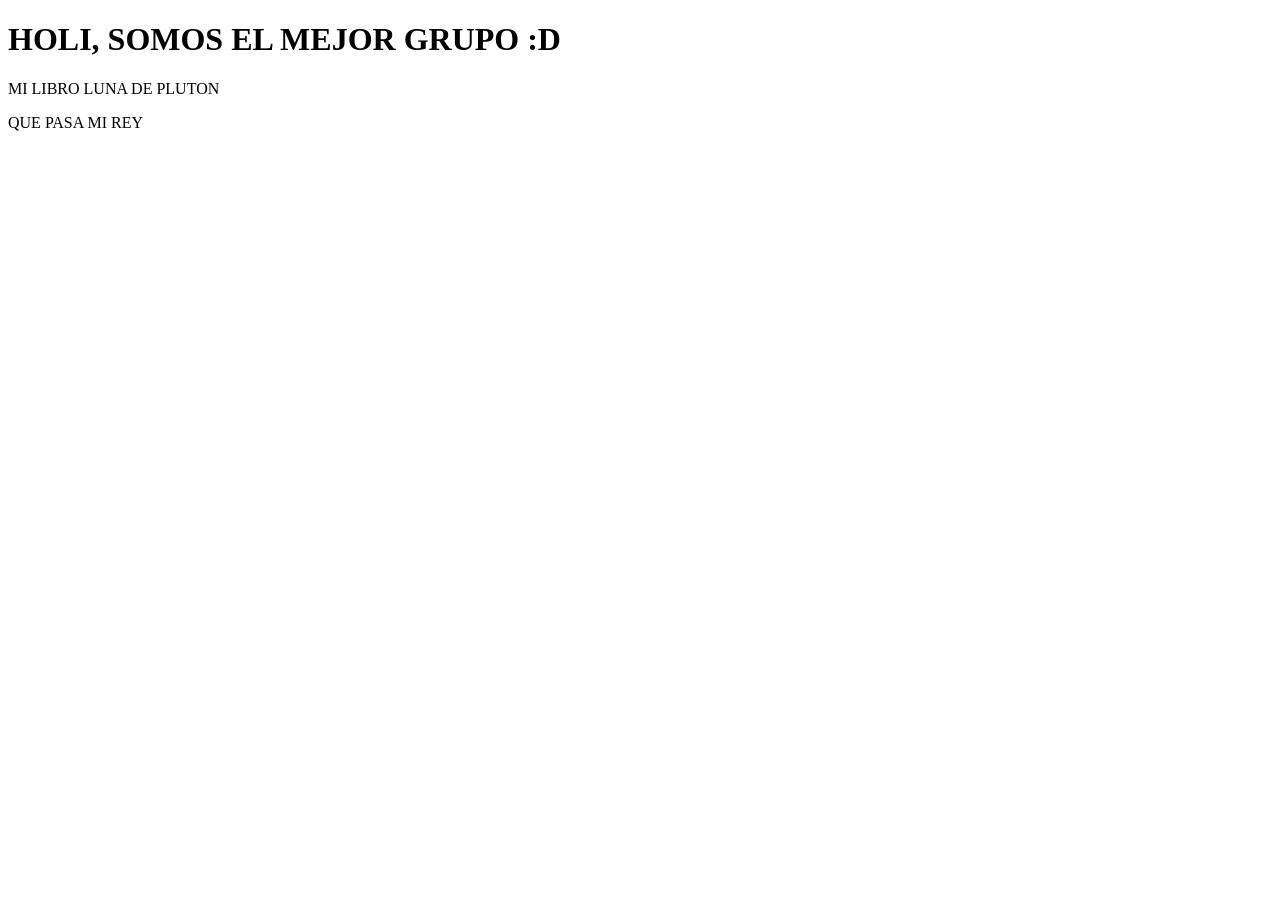
==== index.html @ 128f2d82 "segundito_commit" ====
<!DOCTYPE html>
<html lang="en">
<head>
    <meta charset="UTF-8">
    <meta name="viewport" content="width=z, initial-scale=1.0">
    <title>Document</title>
</head>
<body>
    <H1>HOLI, SOMOS EL MEJOR GRUPO :D</H1>
    <p>MI LIBRO LUNA DE PLUTON</p>
    <p>QUE PASA MI REY</p>
</body>
</html>
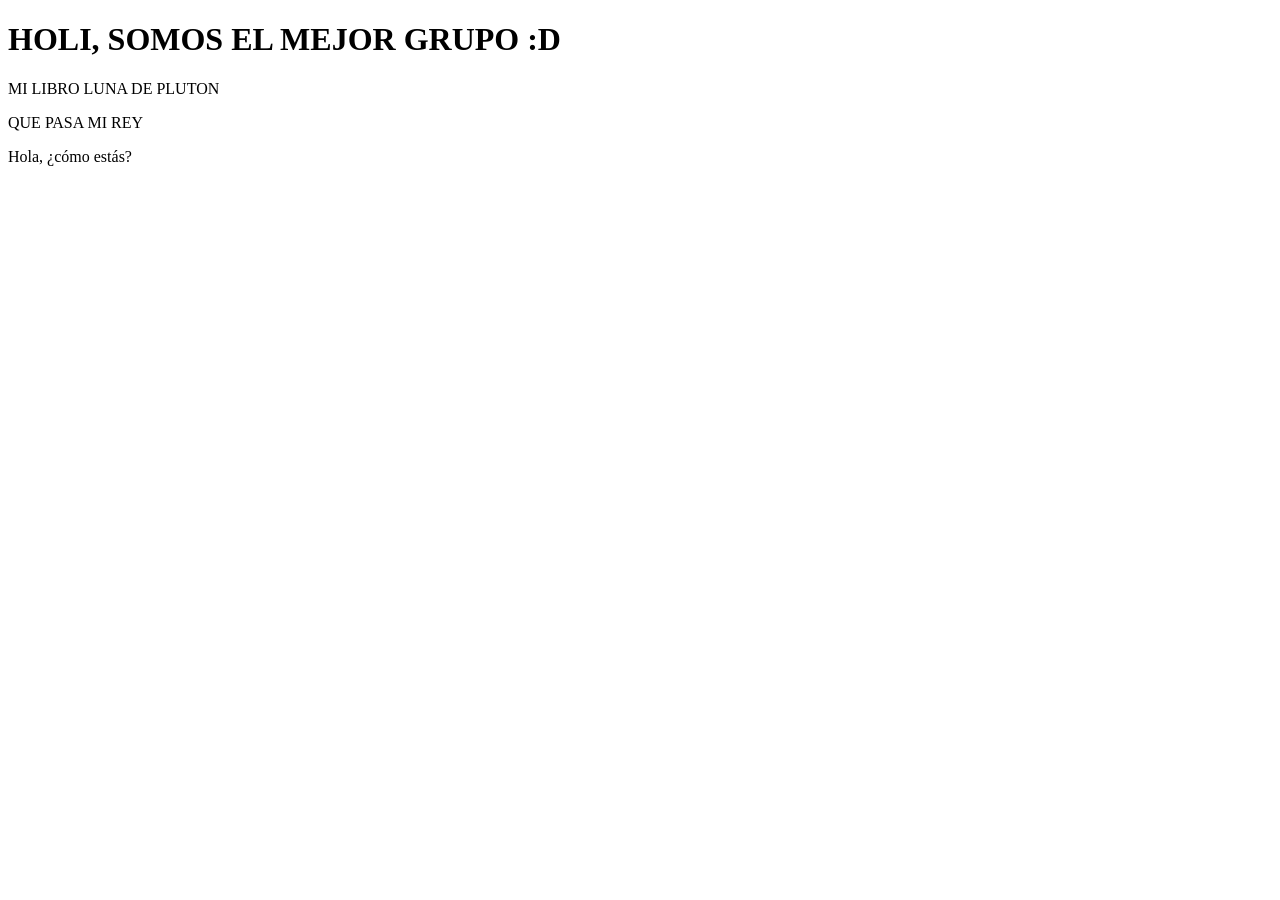
==== commit 84d1b61b: "feat(ui): nuevos cambios actualizados" ====
--- a/index.html
+++ b/index.html
@@ -9,5 +9,6 @@
     <H1>HOLI, SOMOS EL MEJOR GRUPO :D</H1>
     <p>MI LIBRO LUNA DE PLUTON</p>
     <p>QUE PASA MI REY</p>
+    <p>Hola, ¿cómo estás?</p>
 </body>
 </html>
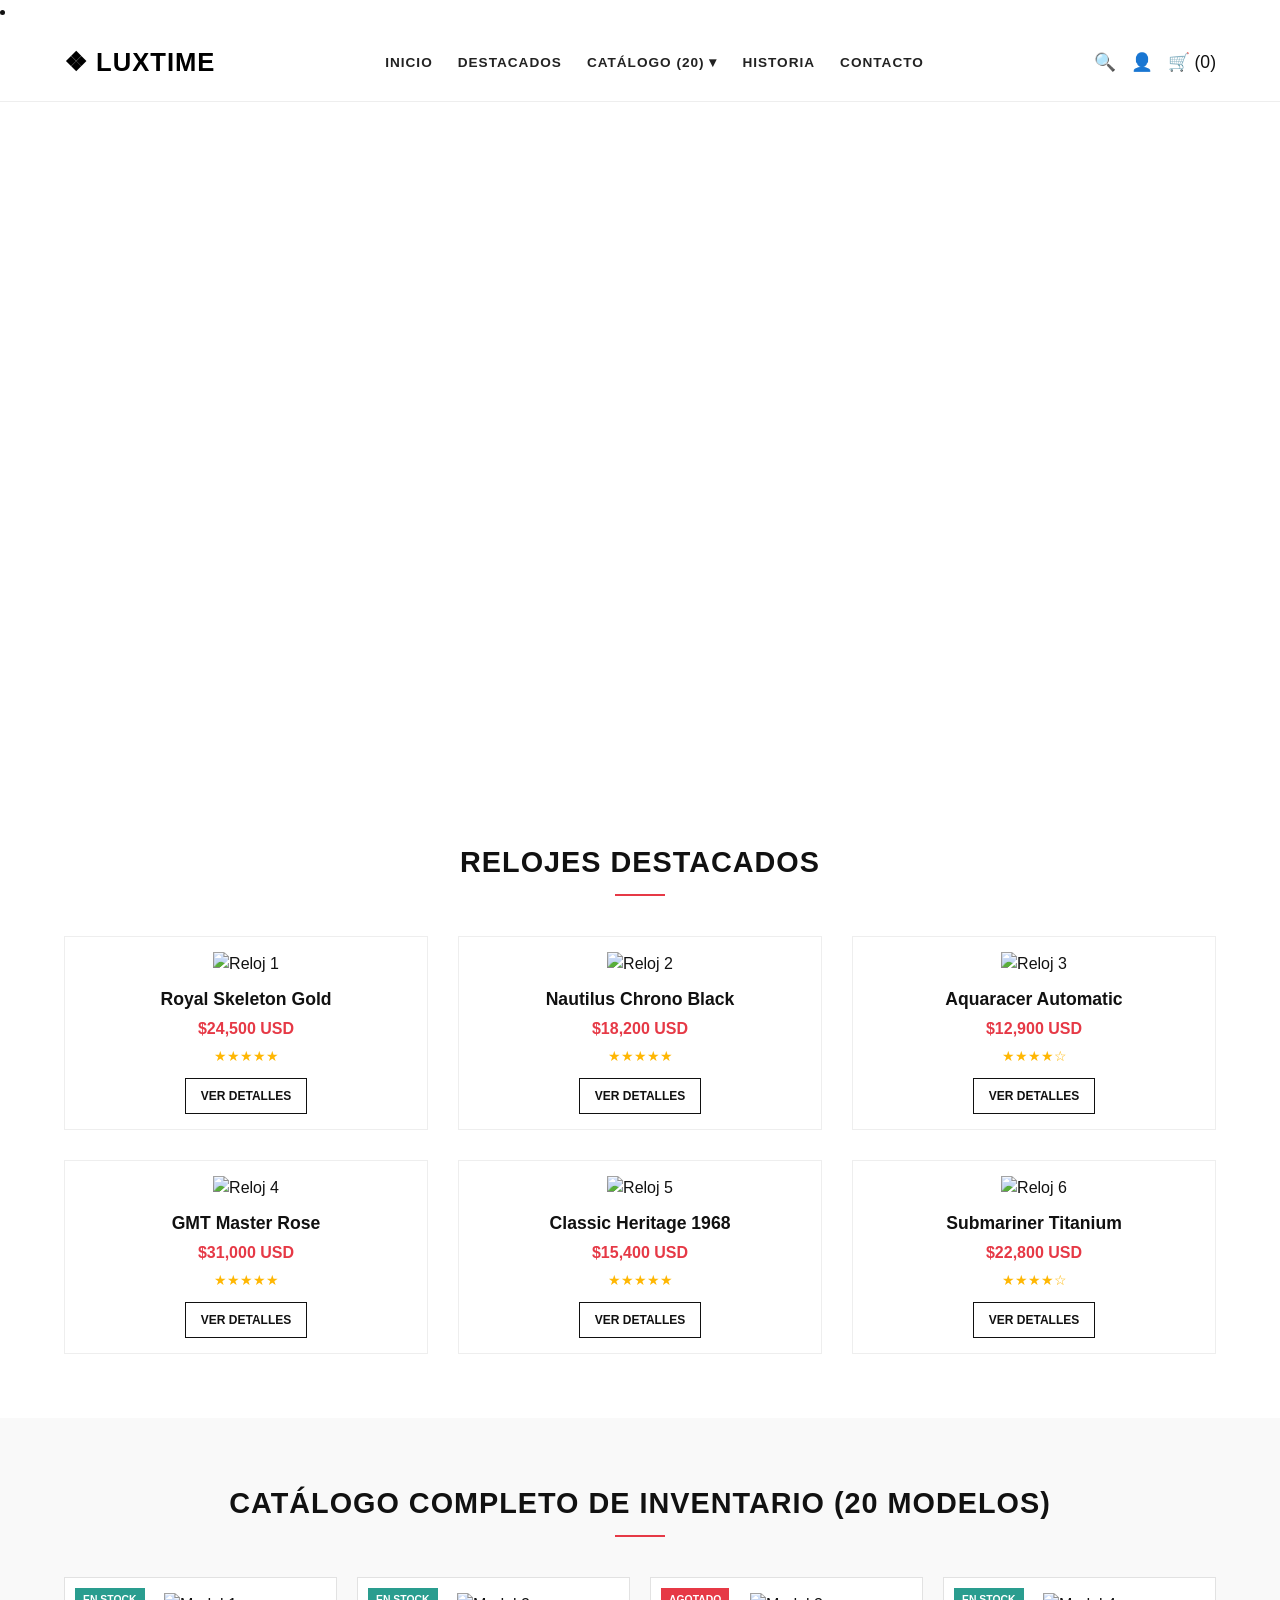
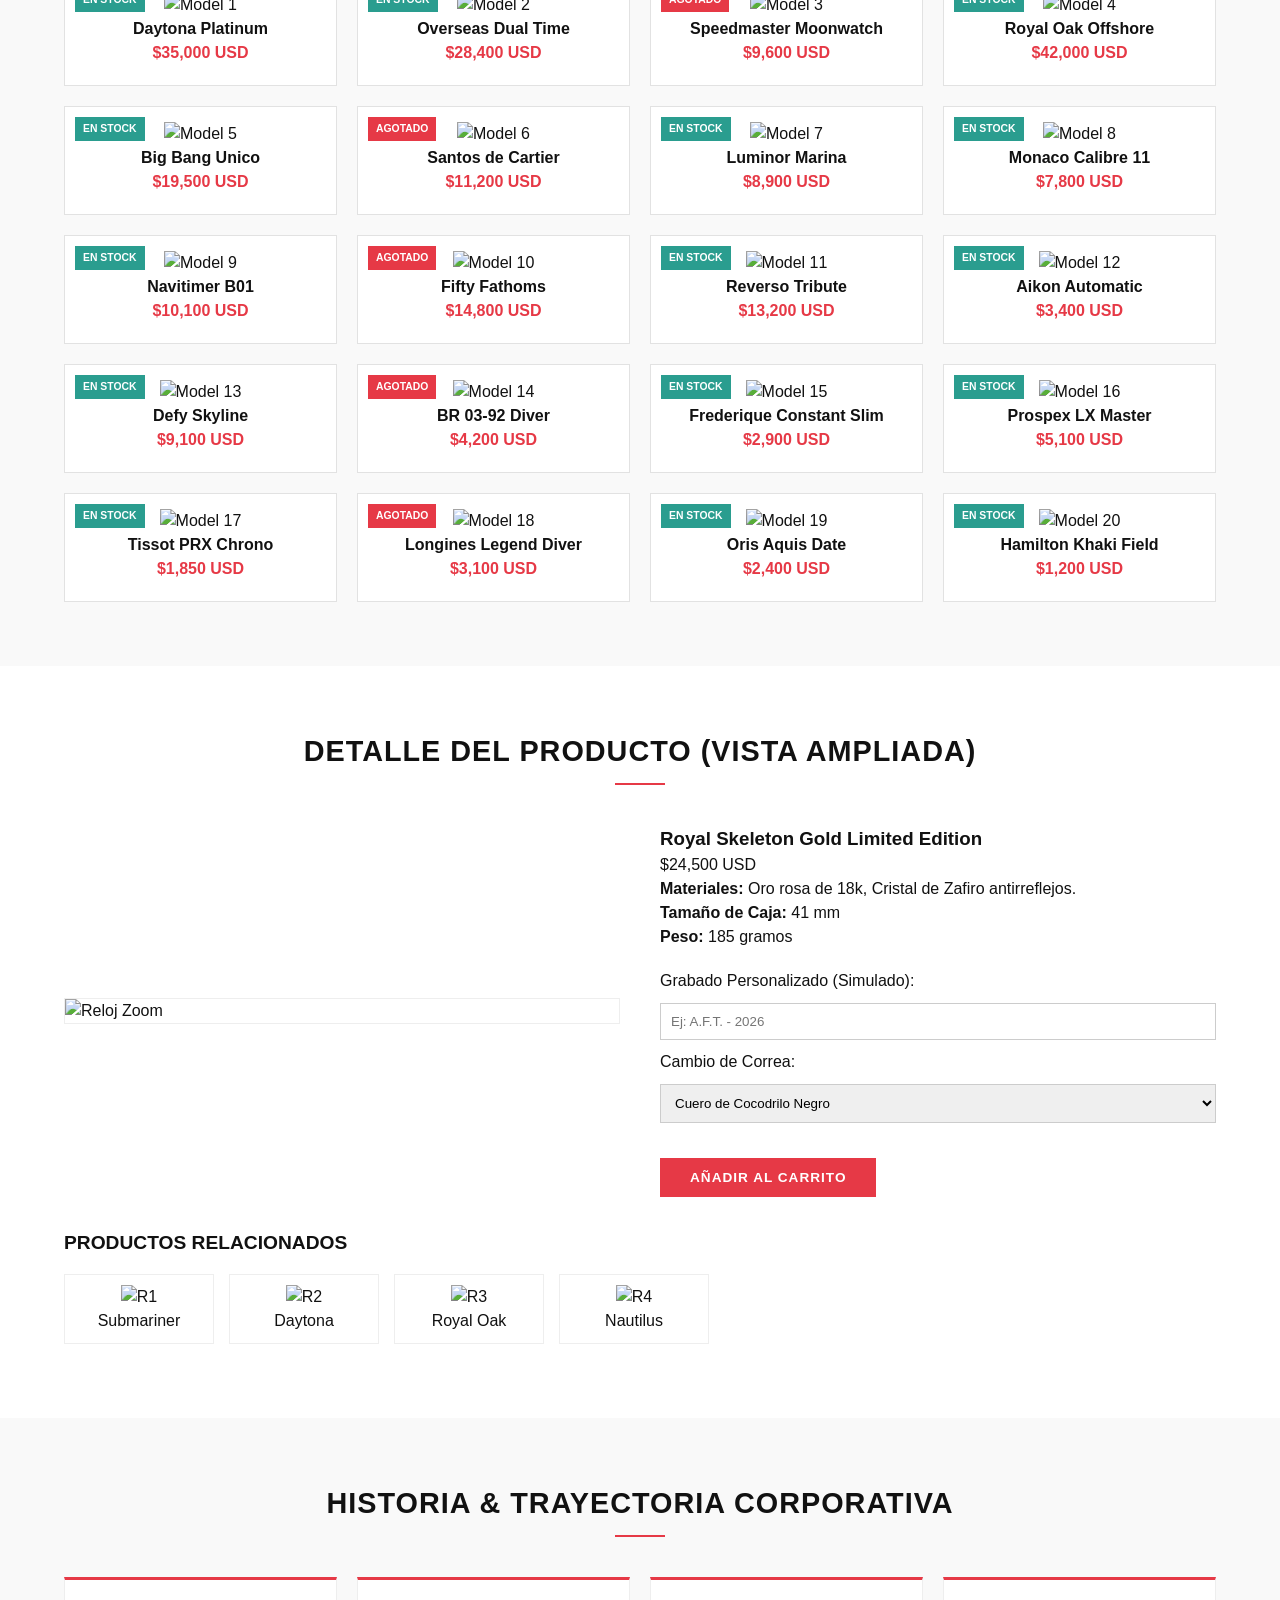
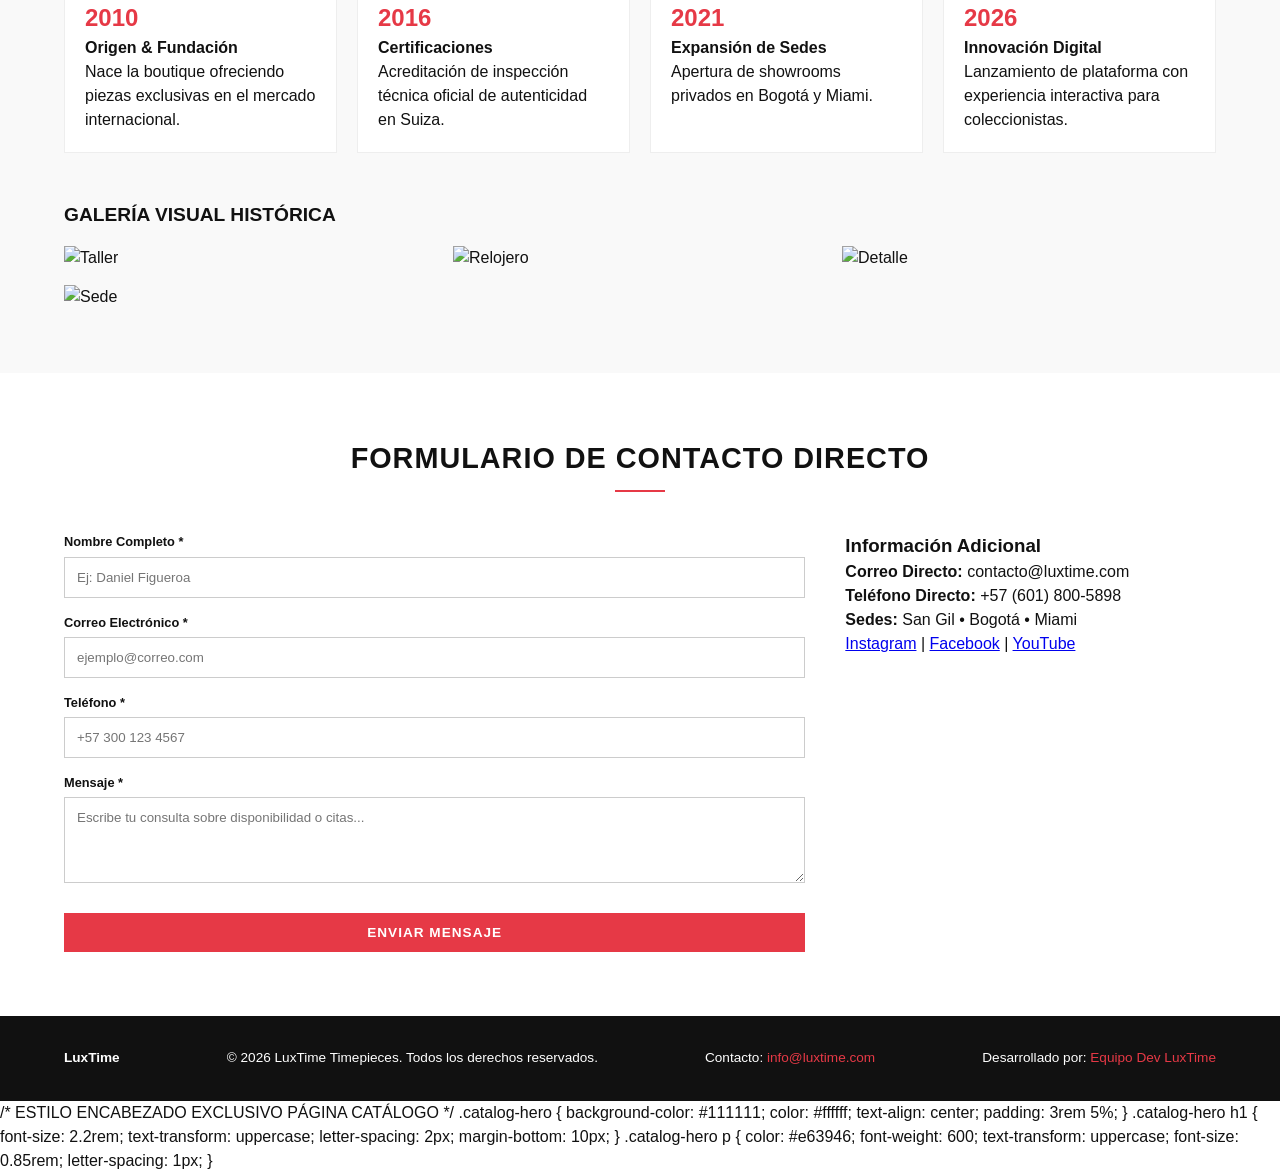
==== commit 8f3d5756: "feat: proyecto LUXTIME con navegación y catálogo completo" ====
--- a/index.html
+++ b/index.html
@@ -1,14 +1,431 @@
 <!DOCTYPE html>
-<html lang="en">
+<html lang="es">
 <head>
     <meta charset="UTF-8">
-    <meta name="viewport" content="width=z, initial-scale=1.0">
-    <title>Document</title>
+    <meta name="viewport" content="width=device-width, initial-scale=1.0">
+    <title>LuxTime | Luxury Watch & Jewelry Boutique</title>
+    <link rel="stylesheet" href="style.css">
+    <li><a href="catalogo.html"></a></li>
+    
 </head>
 <body>
-    <H1>HOLI, SOMOS EL MEJOR GRUPO :D</H1>
-    <p>MI LIBRO LUNA DE PLUTON</p>
-    <p>QUE PASA MI REY</p>
-    <p>Hola, ¿cómo estás?</p>
+
+    <!-- ENCABEZADO / NAVBAR NATIVO ESTILO CRM JEWELERS -->
+    <header class="navbar">
+        <div class="logo">
+            <span class="logo-icon">❖</span> LuxTime
+        </div>
+<nav>
+    <ul class="nav-links">
+        <li><a href="index.html">INICIO</a></li>
+        <li><a href="index.html#destacados">DESTACADOS</a></li>
+        
+        <!-- ELEMENTO CON DESPLEGABLE -->
+        <li class="dropdown">
+            <a href="catalogo.html" class="dropbtn">CATÁLOGO (20) ▾</a>
+            <div class="dropdown-content">
+                <a href="catalogo.html" class="btn-dropdown">VER COLECCIÓN</a>
+                <a href="catalogo.html">Ver Disponibles</a>
+                <a href="catalogo.html">Agotados</a>
+            </div>
+        </li>
+
+        <li><a href="index.html#historia">HISTORIA</a></li>
+        <li><a href="index.html#contacto">CONTACTO</a></li>
+    </ul>
+</nav>
+        </nav>
+        <div class="nav-icons">
+            <span>🔍</span>
+            <span>👤</span>
+            <span>🛒 (0)</span>
+        </div>
+    </header>
+
+    <!-- BANNER PRINCIPAL (CARRUSEL CSS CON ANIMACIÓN Y ESTILO CRM) -->
+    <section class="hero-slider">
+        <div class="slide slide-1">
+            <div class="hero-overlay">
+                <span class="sub-title">LuxTime Boutique</span>
+                <h1>Luxury Watch & Jewelry</h1>
+                <p>Curaduría exclusiva de piezas de alta gama inspiradas en los estándares globales de la horología.</p>
+                <a href="#catalogo" class="btn-primary">VER COLECCIÓN</a>
+            </div>
+        </div>
+        <div class="slide slide-2">
+            <div class="hero-overlay">
+                <span class="sub-title">Ediciones Limitadas</span>
+                <h1>Precision & Elegance</h1>
+                <p>Modelos codiciados e inaccesibles del mercado mundial al alcance de coleccionistas exigentes.</p>
+                <a href="#catalogo" class="btn-primary">EXPLORAR CATALOGO</a>
+            </div>
+        </div>
+        <div class="slide slide-3">
+            <div class="hero-overlay">
+                <span class="sub-title">Alta Horología</span>
+                <h1>Garantía & Autenticidad</h1>
+                <p>Todas nuestras piezas cuentan con certificado oficial e inspección técnica experta.</p>
+                <a href="#contacto" class="btn-primary">AGENDAR CITA</a>
+            </div>
+        </div>
+    </section>
+
+    <!-- SECCIÓN: 6 RELOJES DESTACADOS (Requerimiento Home) -->
+    <section id="destacados" class="container">
+        <h2 class="section-title">Relojes Destacados</h2>
+        <div class="grid-6">
+            <!-- 1 -->
+            <div class="card">
+                <div class="card-img"><img src="https://images.unsplash.com/photo-1523275335684-37898b6baf30?w=500" alt="Reloj 1"></div>
+                <h3>Royal Skeleton Gold</h3>
+                <p class="price">$24,500 USD</p>
+                <div class="rating">★★★★★</div>
+                <a href="#detalle-producto" class="btn-card">Ver detalles</a>
+            </div>
+            <!-- 2 -->
+            <div class="card">
+                <div class="card-img"><img src="https://images.unsplash.com/photo-1522335789203-aabd1fc54bc9?w=500" alt="Reloj 2"></div>
+                <h3>Nautilus Chrono Black</h3>
+                <p class="price">$18,200 USD</p>
+                <div class="rating">★★★★★</div>
+                <a href="#detalle-producto" class="btn-card">Ver detalles</a>
+            </div>
+            <!-- 3 -->
+            <div class="card">
+                <div class="card-img"><img src="https://images.unsplash.com/photo-1547996160-81dfa63595aa?w=500" alt="Reloj 3"></div>
+                <h3>Aquaracer Automatic</h3>
+                <p class="price">$12,900 USD</p>
+                <div class="rating">★★★★☆</div>
+                <a href="#detalle-producto" class="btn-card">Ver detalles</a>
+            </div>
+            <!-- 4 -->
+            <div class="card">
+                <div class="card-img"><img src="https://images.unsplash.com/photo-1539185441755-769473a23570?w=500" alt="Reloj 4"></div>
+                <h3>GMT Master Rose</h3>
+                <p class="price">$31,000 USD</p>
+                <div class="rating">★★★★★</div>
+                <a href="#detalle-producto" class="btn-card">Ver detalles</a>
+            </div>
+            <!-- 5 -->
+            <div class="card">
+                <div class="card-img"><img src="https://images.unsplash.com/photo-1524805444758-089113d48a6d?w=500" alt="Reloj 5"></div>
+                <h3>Classic Heritage 1968</h3>
+                <p class="price">$15,400 USD</p>
+                <div class="rating">★★★★★</div>
+                <a href="#detalle-producto" class="btn-card">Ver detalles</a>
+            </div>
+            <!-- 6 -->
+            <div class="card">
+                <div class="card-img"><img src="https://images.unsplash.com/photo-1614164185128-e4ec99c436d7?w=500" alt="Reloj 6"></div>
+                <h3>Submariner Titanium</h3>
+                <p class="price">$22,800 USD</p>
+                <div class="rating">★★★★☆</div>
+                <a href="#detalle-producto" class="btn-card">Ver detalles</a>
+            </div>
+        </div>
+    </section>
+
+    <!-- SECCIÓN: CATÁLOGO COMPLETO (20 RELOJES CON ETIQUETAS STOCK/AGOTADO) -->
+    <section id="catalogo" class="container bg-light">
+        <h2 class="section-title">Catálogo Completo de Inventario (20 Modelos)</h2>
+        <div class="grid-catalog">
+            <!-- 1 -->
+            <div class="catalog-card">
+                <span class="badge stock">En Stock</span>
+                <img src="https://images.unsplash.com/photo-1523275335684-37898b6baf30?w=400" alt="Model 1">
+                <h4>Daytona Platinum</h4>
+                <p class="price">$35,000 USD</p>
+            </div>
+            <!-- 2 -->
+            <div class="catalog-card">
+                <span class="badge stock">En Stock</span>
+                <img src="https://images.unsplash.com/photo-1522335789203-aabd1fc54bc9?w=400" alt="Model 2">
+                <h4>Overseas Dual Time</h4>
+                <p class="price">$28,400 USD</p>
+            </div>
+            <!-- 3 -->
+            <div class="catalog-card">
+                <span class="badge soldout">Agotado</span>
+                <img src="https://images.unsplash.com/photo-1547996160-81dfa63595aa?w=400" alt="Model 3">
+                <h4>Speedmaster Moonwatch</h4>
+                <p class="price">$9,600 USD</p>
+            </div>
+            <!-- 4 -->
+            <div class="catalog-card">
+                <span class="badge stock">En Stock</span>
+                <img src="https://images.unsplash.com/photo-1539185441755-769473a23570?w=400" alt="Model 4">
+                <h4>Royal Oak Offshore</h4>
+                <p class="price">$42,000 USD</p>
+            </div>
+            <!-- 5 -->
+            <div class="catalog-card">
+                <span class="badge stock">En Stock</span>
+                <img src="https://images.unsplash.com/photo-1524805444758-089113d48a6d?w=400" alt="Model 5">
+                <h4>Big Bang Unico</h4>
+                <p class="price">$19,500 USD</p>
+            </div>
+            <!-- 6 -->
+            <div class="catalog-card">
+                <span class="badge soldout">Agotado</span>
+                <img src="https://images.unsplash.com/photo-1614164185128-e4ec99c436d7?w=400" alt="Model 6">
+                <h4>Santos de Cartier</h4>
+                <p class="price">$11,200 USD</p>
+            </div>
+            <!-- 7 -->
+            <div class="catalog-card">
+                <span class="badge stock">En Stock</span>
+                <img src="https://images.unsplash.com/photo-1523275335684-37898b6baf30?w=400" alt="Model 7">
+                <h4>Luminor Marina</h4>
+                <p class="price">$8,900 USD</p>
+            </div>
+            <!-- 8 -->
+            <div class="catalog-card">
+                <span class="badge stock">En Stock</span>
+                <img src="https://images.unsplash.com/photo-1522335789203-aabd1fc54bc9?w=400" alt="Model 8">
+                <h4>Monaco Calibre 11</h4>
+                <p class="price">$7,800 USD</p>
+            </div>
+            <!-- 9 -->
+            <div class="catalog-card">
+                <span class="badge stock">En Stock</span>
+                <img src="https://images.unsplash.com/photo-1547996160-81dfa63595aa?w=400" alt="Model 9">
+                <h4>Navitimer B01</h4>
+                <p class="price">$10,100 USD</p>
+            </div>
+            <!-- 10 -->
+            <div class="catalog-card">
+                <span class="badge soldout">Agotado</span>
+                <img src="https://images.unsplash.com/photo-1539185441755-769473a23570?w=400" alt="Model 10">
+                <h4>Fifty Fathoms</h4>
+                <p class="price">$14,800 USD</p>
+            </div>
+            <!-- 11 -->
+            <div class="catalog-card">
+                <span class="badge stock">En Stock</span>
+                <img src="https://images.unsplash.com/photo-1524805444758-089113d48a6d?w=400" alt="Model 11">
+                <h4>Reverso Tribute</h4>
+                <p class="price">$13,200 USD</p>
+            </div>
+            <!-- 12 -->
+            <div class="catalog-card">
+                <span class="badge stock">En Stock</span>
+                <img src="https://images.unsplash.com/photo-1614164185128-e4ec99c436d7?w=400" alt="Model 12">
+                <h4>Aikon Automatic</h4>
+                <p class="price">$3,400 USD</p>
+            </div>
+            <!-- 13 -->
+            <div class="catalog-card">
+                <span class="badge stock">En Stock</span>
+                <img src="https://images.unsplash.com/photo-1523275335684-37898b6baf30?w=400" alt="Model 13">
+                <h4>Defy Skyline</h4>
+                <p class="price">$9,100 USD</p>
+            </div>
+            <!-- 14 -->
+            <div class="catalog-card">
+                <span class="badge soldout">Agotado</span>
+                <img src="https://images.unsplash.com/photo-1522335789203-aabd1fc54bc9?w=400" alt="Model 14">
+                <h4>BR 03-92 Diver</h4>
+                <p class="price">$4,200 USD</p>
+            </div>
+            <!-- 15 -->
+            <div class="catalog-card">
+                <span class="badge stock">En Stock</span>
+                <img src="https://images.unsplash.com/photo-1547996160-81dfa63595aa?w=400" alt="Model 15">
+                <h4>Frederique Constant Slim</h4>
+                <p class="price">$2,900 USD</p>
+            </div>
+            <!-- 16 -->
+            <div class="catalog-card">
+                <span class="badge stock">En Stock</span>
+                <img src="https://images.unsplash.com/photo-1539185441755-769473a23570?w=400" alt="Model 16">
+                <h4>Prospex LX Master</h4>
+                <p class="price">$5,100 USD</p>
+            </div>
+            <!-- 17 -->
+            <div class="catalog-card">
+                <span class="badge stock">En Stock</span>
+                <img src="https://images.unsplash.com/photo-1524805444758-089113d48a6d?w=400" alt="Model 17">
+                <h4>Tissot PRX Chrono</h4>
+                <p class="price">$1,850 USD</p>
+            </div>
+            <!-- 18 -->
+            <div class="catalog-card">
+                <span class="badge soldout">Agotado</span>
+                <img src="https://images.unsplash.com/photo-1614164185128-e4ec99c436d7?w=400" alt="Model 18">
+                <h4>Longines Legend Diver</h4>
+                <p class="price">$3,100 USD</p>
+            </div>
+            <!-- 19 -->
+            <div class="catalog-card">
+                <span class="badge stock">En Stock</span>
+                <img src="https://images.unsplash.com/photo-1523275335684-37898b6baf30?w=400" alt="Model 19">
+                <h4>Oris Aquis Date</h4>
+                <p class="price">$2,400 USD</p>
+            </div>
+            <!-- 20 -->
+            <div class="catalog-card">
+                <span class="badge stock">En Stock</span>
+                <img src="https://images.unsplash.com/photo-1522335789203-aabd1fc54bc9?w=400" alt="Model 20">
+                <h4>Hamilton Khaki Field</h4>
+                <p class="price">$1,200 USD</p>
+            </div>
+        </div>
+    </section>
+
+    <!-- SECCIÓN: DETALLE DEL PRODUCTO CON ZOOM AL HOVER Y SIMULACIONES -->
+    <section id="detalle-producto" class="container">
+        <h2 class="section-title">Detalle del Producto (Vista Ampliada)</h2>
+        <div class="product-detail-wrapper">
+            <div class="zoom-container">
+                <img src="https://images.unsplash.com/photo-1523275335684-37898b6baf30?w=800" alt="Reloj Zoom" class="zoom-img">
+            </div>
+            <div class="product-info">
+                <h3>Royal Skeleton Gold Limited Edition</h3>
+                <p class="product-price">$24,500 USD</p>
+                <div class="specs">
+                    <p><strong>Materiales:</strong> Oro rosa de 18k, Cristal de Zafiro antirreflejos.</p>
+                    <p><strong>Tamaño de Caja:</strong> 41 mm</p>
+                    <p><strong>Peso:</strong> 185 gramos</p>
+                </div>
+                
+                <!-- Opciones simuladas de personalización -->
+                <div class="customizer">
+                    <label>Grabado Personalizado (Simulado):</label>
+                    <input type="text" placeholder="Ej: A.F.T. - 2026">
+
+                    <label>Cambio de Correa:</label>
+                    <select>
+                        <option>Cuero de Cocodrilo Negro</option>
+                        <option>Brazalete Oro Rosa</option>
+                        <option>Caucho Deportivo Militar</option>
+                    </select>
+                </div>
+                <button class="btn-primary">AÑADIR AL CARRITO</button>
+            </div>
+        </div>
+
+        <!-- Carrusel horizontal simulado para productos relacionados -->
+        <h3 class="sub-section-title">Productos Relacionados</h3>
+        <div class="horizontal-scroll">
+            <div class="related-card"><img src="https://images.unsplash.com/photo-1547996160-81dfa63595aa?w=300" alt="R1"><p>Submariner</p></div>
+            <div class="related-card"><img src="https://images.unsplash.com/photo-1539185441755-769473a23570?w=300" alt="R2"><p>Daytona</p></div>
+            <div class="related-card"><img src="https://images.unsplash.com/photo-1524805444758-089113d48a6d?w=300" alt="R3"><p>Royal Oak</p></div>
+            <div class="related-card"><img src="https://images.unsplash.com/photo-1614164185128-e4ec99c436d7?w=300" alt="R4"><p>Nautilus</p></div>
+        </div>
+    </section>
+
+    <!-- SECCIÓN: HISTORIA, LÍNEA DE TIEMPO Y GALERÍA MOSAICO -->
+    <section id="historia" class="container bg-light">
+        <h2 class="section-title">Historia & Trayectoria Corporativa</h2>
+        
+        <div class="timeline-container">
+            <div class="time-box">
+                <span class="year">2010</span>
+                <h4>Origen & Fundación</h4>
+                <p>Nace la boutique ofreciendo piezas exclusivas en el mercado internacional.</p>
+            </div>
+            <div class="time-box">
+                <span class="year">2016</span>
+                <h4>Certificaciones</h4>
+                <p>Acreditación de inspección técnica oficial de autenticidad en Suiza.</p>
+            </div>
+            <div class="time-box">
+                <span class="year">2021</span>
+                <h4>Expansión de Sedes</h4>
+                <p>Apertura de showrooms privados en Bogotá y Miami.</p>
+            </div>
+            <div class="time-box">
+                <span class="year">2026</span>
+                <h4>Innovación Digital</h4>
+                <p>Lanzamiento de plataforma con experiencia interactiva para coleccionistas.</p>
+            </div>
+        </div>
+
+        <!-- Galería visual estilo mosaico -->
+        <h3 class="sub-section-title">Galería Visual Histórica</h3>
+        <div class="mosaic-gallery">
+            <div class="mosaic-item item-large"><img src="https://images.unsplash.com/photo-1522335789203-aabd1fc54bc9?w=600" alt="Taller"></div>
+            <div class="mosaic-item"><img src="https://images.unsplash.com/photo-1509042239860-f550ce710b93?w=400" alt="Relojero"></div>
+            <div class="mosaic-item"><img src="https://images.unsplash.com/photo-1524805444758-089113d48a6d?w=400" alt="Detalle"></div>
+            <div class="mosaic-item item-wide"><img src="https://images.unsplash.com/photo-1547996160-81dfa63595aa?w=600" alt="Sede"></div>
+        </div>
+    </section>
+
+    <!-- SECCIÓN: FORMULARIO DE CONTACTO CON VALIDACIÓN CSS -->
+    <section id="contacto" class="container">
+        <h2 class="section-title">Formulario de Contacto Directo</h2>
+        <div class="contact-wrapper">
+            <form class="contact-form">
+                <div class="form-group">
+                    <label for="nombre">Nombre Completo *</label>
+                    <input type="text" id="nombre" required placeholder="Ej: Daniel Figueroa">
+                </div>
+                <div class="form-group">
+                    <label for="correo">Correo Electrónico *</label>
+                    <input type="email" id="correo" required placeholder="ejemplo@correo.com">
+                </div>
+                <div class="form-group">
+                    <label for="telefono">Teléfono *</label>
+                    <input type="tel" id="telefono" required placeholder="+57 300 123 4567">
+                </div>
+                <div class="form-group">
+                    <label for="mensaje">Mensaje *</label>
+                    <textarea id="mensaje" rows="4" required placeholder="Escribe tu consulta sobre disponibilidad o citas..."></textarea>
+                </div>
+                <button type="submit" class="btn-primary">ENVIAR MENSAJE</button>
+            </form>
+
+            <div class="contact-info">
+                <h3>Información Adicional</h3>
+                <p><strong>Correo Directo:</strong> contacto@luxtime.com</p>
+                <p><strong>Teléfono Directo:</strong> +57 (601) 800-5898</p>
+                <p><strong>Sedes:</strong> San Gil • Bogotá • Miami</p>
+                <div class="social-links">
+                    <a href="#">Instagram</a> | <a href="#">Facebook</a> | <a href="#">YouTube</a>
+                </div>
+            </div>
+        </div>
+    </section>
+
+    <!-- FOOTER EXIGIDO (MAQUETADO ESTRICTAMENTE CON FLEXBOX) -->
+    <footer class="site-footer">
+        <div class="footer-container">
+            <div class="footer-item">
+                <strong>LuxTime</strong>
+            </div>
+            <div class="footer-item">
+                © 2026 LuxTime Timepieces. Todos los derechos reservados.
+            </div>
+            <div class="footer-item">
+                Contacto: <a href="mailto:info@luxtime.com">info@luxtime.com</a>
+            </div>
+            <div class="footer-item">
+                Desarrollado por: <a href="#">Equipo Dev LuxTime</a>
+            </div>
+        </div>
+    </footer>
+
 </body>
 </html>
+/* ESTILO ENCABEZADO EXCLUSIVO PÁGINA CATÁLOGO */
+.catalog-hero {
+    background-color: #111111;
+    color: #ffffff;
+    text-align: center;
+    padding: 3rem 5%;
+}
+
+.catalog-hero h1 {
+    font-size: 2.2rem;
+    text-transform: uppercase;
+    letter-spacing: 2px;
+    margin-bottom: 10px;
+}
+
+.catalog-hero p {
+    color: #e63946;
+    font-weight: 600;
+    text-transform: uppercase;
+    font-size: 0.85rem;
+    letter-spacing: 1px;
+}
--- a/style.css
+++ b/style.css
@@ -0,0 +1,541 @@
+/* RESET GENERAL Y TIPOGRAFÍA LIMPIA (ESTILO CRM JEWELERS) */
+* {
+    margin: 0;
+    padding: 0;
+    box-sizing: border-box;
+    font-family: 'Helvetica Neue', Helvetica, Arial, sans-serif;
+}
+
+body {
+    background-color: #ffffff;
+    color: #111111;
+    line-height: 1.5;
+}
+
+/* NAVBAR LIMPIO EN FONDO BLANCO COMO CRM JEWELERS */
+.navbar {
+    display: flex;
+    justify-content: space-between;
+    align-items: center;
+    padding: 1.2rem 5%;
+    background-color: #ffffff;
+    border-bottom: 1px solid #eeeeee;
+    position: sticky;
+    top: 0;
+    z-index: 1000;
+}
+
+.logo {
+    font-size: 1.6rem;
+    font-weight: 800;
+    letter-spacing: 1px;
+    color: #000000;
+    text-transform: uppercase;
+}
+
+.nav-links {
+    display: flex;
+    list-style: none;
+    gap: 25px;
+}
+
+.nav-links a {
+    text-decoration: none;
+    color: #222222;
+    font-size: 0.85rem;
+    font-weight: 700;
+    text-transform: uppercase;
+    letter-spacing: 1px;
+    transition: color 0.2s;
+}
+
+.nav-links a:hover, .nav-links a.active {
+    color: #e63946; /* Acento Rojo/Coral tipo CRM Jewelers */
+}
+
+.nav-icons {
+    display: flex;
+    gap: 15px;
+    font-size: 1.1rem;
+    cursor: pointer;
+}
+
+/* BANNER SLIDER CON CSS ANIMATION */
+.hero-slider {
+    position: relative;
+    height: 75vh;
+    overflow: hidden;
+}
+
+.slide {
+    position: absolute;
+    width: 100%;
+    height: 100%;
+    background-size: cover;
+    background-position: center;
+    display: flex;
+    align-items: center;
+    justify-content: center;
+    opacity: 0;
+    animation: slideLoop 12s infinite;
+}
+
+.slide-1 {
+    background-image: linear-gradient(rgba(0,0,0,0.45), rgba(0,0,0,0.45)), url('https://images.unsplash.com/photo-1523275335684-37898b6baf30?w=1600');
+    animation-delay: 0s;
+}
+
+.slide-2 {
+    background-image: linear-gradient(rgba(0,0,0,0.45), rgba(0,0,0,0.45)), url('https://images.unsplash.com/photo-1522335789203-aabd1fc54bc9?w=1600');
+    animation-delay: 4s;
+}
+
+.slide-3 {
+    background-image: linear-gradient(rgba(0,0,0,0.45), rgba(0,0,0,0.45)), url('https://images.unsplash.com/photo-1547996160-81dfa63595aa?w=1600');
+    animation-delay: 8s;
+}
+
+@keyframes slideLoop {
+    0% { opacity: 0; }
+    8% { opacity: 1; }
+    33% { opacity: 1; }
+    41% { opacity: 0; }
+    100% { opacity: 0; }
+}
+
+.hero-overlay {
+    text-align: center;
+    color: #ffffff;
+    max-width: 700px;
+    padding: 0 20px;
+}
+
+.sub-title {
+    text-transform: uppercase;
+    letter-spacing: 3px;
+    font-size: 0.85rem;
+    font-weight: 600;
+    display: block;
+    margin-bottom: 10px;
+}
+
+.hero-overlay h1 {
+    font-size: 3rem;
+    font-weight: 800;
+    text-transform: uppercase;
+    line-height: 1.1;
+    margin-bottom: 15px;
+}
+
+.btn-primary {
+    display: inline-block;
+    background-color: #e63946;
+    color: #ffffff;
+    padding: 12px 30px;
+    text-decoration: none;
+    font-weight: 700;
+    font-size: 0.85rem;
+    letter-spacing: 1px;
+    border: none;
+    cursor: pointer;
+    margin-top: 15px;
+    transition: background-color 0.3s;
+}
+
+.btn-primary:hover {
+    background-color: #111111;
+}
+
+/* CONTENEDORES Y TÍTULOS DE SECCIÓN */
+.container {
+    padding: 4rem 5%;
+}
+
+.bg-light {
+    background-color: #f9f9f9;
+}
+
+.section-title {
+    text-align: center;
+    font-size: 1.8rem;
+    text-transform: uppercase;
+    letter-spacing: 1px;
+    margin-bottom: 2.5rem;
+    position: relative;
+}
+
+.section-title::after {
+    content: '';
+    width: 50px;
+    height: 2px;
+    background-color: #e63946;
+    display: block;
+    margin: 10px auto 0;
+}
+
+.sub-section-title {
+    font-size: 1.2rem;
+    text-transform: uppercase;
+    margin: 2rem 0 1rem;
+}
+
+/* SECCIÓN 6 RELOJES DESTACADOS */
+.grid-6 {
+    display: grid;
+    grid-template-columns: repeat(3, 1fr);
+    gap: 30px;
+}
+
+.card {
+    border: 1px solid #eee;
+    padding: 15px;
+    text-align: center;
+    background: #fff;
+    transition: box-shadow 0.3s;
+}
+
+.card:hover {
+    box-shadow: 0 10px 20px rgba(0,0,0,0.08);
+}
+
+.card-img img {
+    width: 100%;
+    height: 220px;
+    object-fit: cover;
+}
+
+.card h3 {
+    font-size: 1.1rem;
+    margin: 10px 0 5px;
+}
+
+.price {
+    font-weight: 700;
+    color: #e63946;
+    margin-bottom: 5px;
+}
+
+.rating {
+    color: #ffb703;
+    font-size: 0.9rem;
+    margin-bottom: 10px;
+}
+
+.btn-card {
+    display: inline-block;
+    padding: 8px 15px;
+    border: 1px solid #111;
+    color: #111;
+    text-decoration: none;
+    font-size: 0.75rem;
+    font-weight: 700;
+    text-transform: uppercase;
+}
+
+.btn-card:hover {
+    background-color: #111;
+    color: #fff;
+}
+
+/* SECCIÓN CATÁLOGO (20 RELOJES CON BADGES STOCK) */
+.grid-catalog {
+    display: grid;
+    grid-template-columns: repeat(4, 1fr);
+    gap: 20px;
+}
+
+.catalog-card {
+    background: #ffffff;
+    border: 1px solid #e2e2e2;
+    padding: 15px;
+    position: relative;
+    text-align: center;
+}
+
+.catalog-card img {
+    width: 100%;
+    height: 180px;
+    object-fit: cover;
+}
+
+.badge {
+    position: absolute;
+    top: 10px;
+    left: 10px;
+    padding: 4px 8px;
+    font-size: 0.65rem;
+    font-weight: 800;
+    text-transform: uppercase;
+    color: #fff;
+}
+
+.badge.stock { background-color: #2a9d8f; }
+.badge.soldout { background-color: #e63946; }
+
+/* VISTA AMPLIA Y ZOOM DETALLE DE PRODUCTO */
+.product-detail-wrapper {
+    display: grid;
+    grid-template-columns: 1fr 1fr;
+    gap: 40px;
+    align-items: center;
+}
+
+.zoom-container {
+    overflow: hidden;
+    border: 1px solid #eee;
+}
+
+.zoom-img {
+    width: 100%;
+    height: 400px;
+    object-fit: cover;
+    transition: transform 0.5s ease;
+    cursor: zoom-in;
+}
+
+.zoom-container:hover .zoom-img {
+    transform: scale(1.3);
+}
+
+.customizer {
+    margin: 20px 0;
+    display: flex;
+    flex-direction: column;
+    gap: 10px;
+}
+
+.customizer input, .customizer select {
+    padding: 10px;
+    border: 1px solid #ccc;
+}
+
+.horizontal-scroll {
+    display: flex;
+    gap: 15px;
+    overflow-x: auto;
+    padding-bottom: 10px;
+}
+
+.related-card {
+    min-width: 150px;
+    border: 1px solid #eee;
+    text-align: center;
+    padding: 10px;
+}
+
+.related-card img {
+    width: 100%;
+    height: 100px;
+    object-fit: cover;
+}
+
+/* HISTORIA Y GALERÍA MOSAICO */
+.timeline-container {
+    display: grid;
+    grid-template-columns: repeat(4, 1fr);
+    gap: 20px;
+    margin-bottom: 3rem;
+}
+
+.time-box {
+    background: #fff;
+    padding: 20px;
+    border-top: 3px solid #e63946;
+    border-left: 1px solid #eee;
+    border-right: 1px solid #eee;
+    border-bottom: 1px solid #eee;
+}
+
+.time-box .year {
+    font-size: 1.5rem;
+    font-weight: 800;
+    color: #e63946;
+}
+
+.mosaic-gallery {
+    display: grid;
+    grid-template-columns: repeat(3, 1fr);
+    gap: 15px;
+}
+
+.mosaic-item img {
+    width: 100%;
+    height: 200px;
+    object-fit: cover;
+}
+
+.mosaic-item.item-large img { height: 415px; }
+.mosaic-item.item-wide { grid-column: span 2; }
+
+/* FORMULARIO Y VALIDACIÓN VISUAL CSS EXIGIDA */
+.contact-wrapper {
+    display: grid;
+    grid-template-columns: 2fr 1fr;
+    gap: 40px;
+}
+
+.contact-form {
+    display: flex;
+    flex-direction: column;
+    gap: 15px;
+}
+
+.form-group {
+    display: flex;
+    flex-direction: column;
+}
+
+.form-group label {
+    font-size: 0.8rem;
+    font-weight: 700;
+    margin-bottom: 5px;
+}
+
+.form-group input, .form-group textarea {
+    padding: 12px;
+    border: 1px solid #ccc;
+    outline: none;
+}
+
+/* Validaciones CSS activas */
+.form-group input:focus:invalid, .form-group textarea:focus:invalid {
+    border-color: #e63946;
+}
+
+.form-group input:valid, .form-group textarea:valid {
+    border-color: #2a9d8f;
+}
+
+/* FOOTER NATIVO IMPLEMENTADO CON FLEXBOX */
+.site-footer {
+    background-color: #111111;
+    color: #ffffff;
+    padding: 2rem 5%;
+}
+
+.footer-container {
+    display: flex;
+    justify-content: space-between;
+    align-items: center;
+    flex-wrap: wrap;
+    gap: 15px;
+    font-size: 0.85rem;
+}
+
+.footer-container a {
+    color: #e63946;
+    text-decoration: none;
+}
+
+/* ==========================================
+   BREAKPOINTS RESPONSIVOS (EXIGIDOS MÍNIMO 3)
+   ========================================== */
+
+/* Breakpoint 1: Laptops/Tablets horizontales (<= 1024px) */
+@media (max-width: 1024px) {
+    .grid-catalog {
+        grid-template-columns: repeat(3, 1fr);
+    }
+    .timeline-container {
+        grid-template-columns: repeat(2, 1fr);
+    }
+}
+
+/* Breakpoint 2: Tablets (<= 768px) */
+@media (max-width: 768px) {
+    .navbar {
+        flex-direction: column;
+        gap: 15px;
+    }
+    .grid-6 {
+        grid-template-columns: repeat(2, 1fr);
+    }
+    .grid-catalog {
+        grid-template-columns: repeat(2, 1fr);
+    }
+    .product-detail-wrapper, .contact-wrapper {
+        grid-template-columns: 1fr;
+    }
+    .mosaic-gallery {
+        grid-template-columns: 1fr;
+    }
+    .mosaic-item.item-large img { height: 200px; }
+    .mosaic-item.item-wide { grid-column: span 1; }
+}
+
+/* Breakpoint 3: Smartphones (<= 480px) */
+@media (max-width: 480px) {
+    .hero-overlay h1 {
+        font-size: 1.8rem;
+    }
+    .grid-6, .grid-catalog, .timeline-container {
+        grid-template-columns: 1fr;
+    }
+    .footer-container {
+        flex-direction: column;
+        text-align: center;
+    }
+}
+/* =========================================
+   MENÚ DESPLEGABLE (DROPDOWN) EN NAVBAR
+   ========================================= */
+
+/* Asegurar que el elemento padre sirva de ancla */
+.nav-links li.dropdown {
+    position: relative;
+    display: inline-block;
+}
+
+/* Menú oculto por defecto */
+.dropdown-content {
+    display: none;
+    position: absolute;
+    top: 100%; /* Aparece justo debajo del menú */
+    left: 50%;
+    transform: translateX(-50%);
+    background-color: #ffffff;
+    min-width: 180px;
+    box-shadow: 0px 8px 16px rgba(0, 0, 0, 0.15);
+    border-radius: 4px;
+    padding: 10px 0;
+    z-index: 1000;
+    border-top: 3px solid #e63946; /* Límite con color de acento */
+}
+
+/* Enlaces dentro del desplegable */
+.dropdown-content a {
+    color: #111111 !important;
+    padding: 10px 16px;
+    text-decoration: none;
+    display: block;
+    font-size: 0.8rem;
+    font-weight: 600;
+    text-transform: uppercase;
+    text-align: center;
+    transition: background-color 0.2s ease, color 0.2s ease;
+}
+
+/* Hover sobre las opciones del desplegable */
+.dropdown-content a:hover {
+    background-color: #f5f5f5;
+    color: #e63946 !important;
+}
+
+/* Estilo especial para el botón "VER COLECCIÓN" dentro del desplegable */
+.dropdown-content a.btn-dropdown {
+    background-color: #111111;
+    color: #ffffff !important;
+    margin: 5px 12px;
+    border-radius: 3px;
+    letter-spacing: 1px;
+}
+
+.dropdown-content a.btn-dropdown:hover {
+    background-color: #e63946;
+    color: #ffffff !important;
+}
+
+/* MOSTRAR EL MENÚ AL PASAR EL CURSOR (HOVER) */
+.dropdown:hover .dropdown-content {
+    display: block;
+}
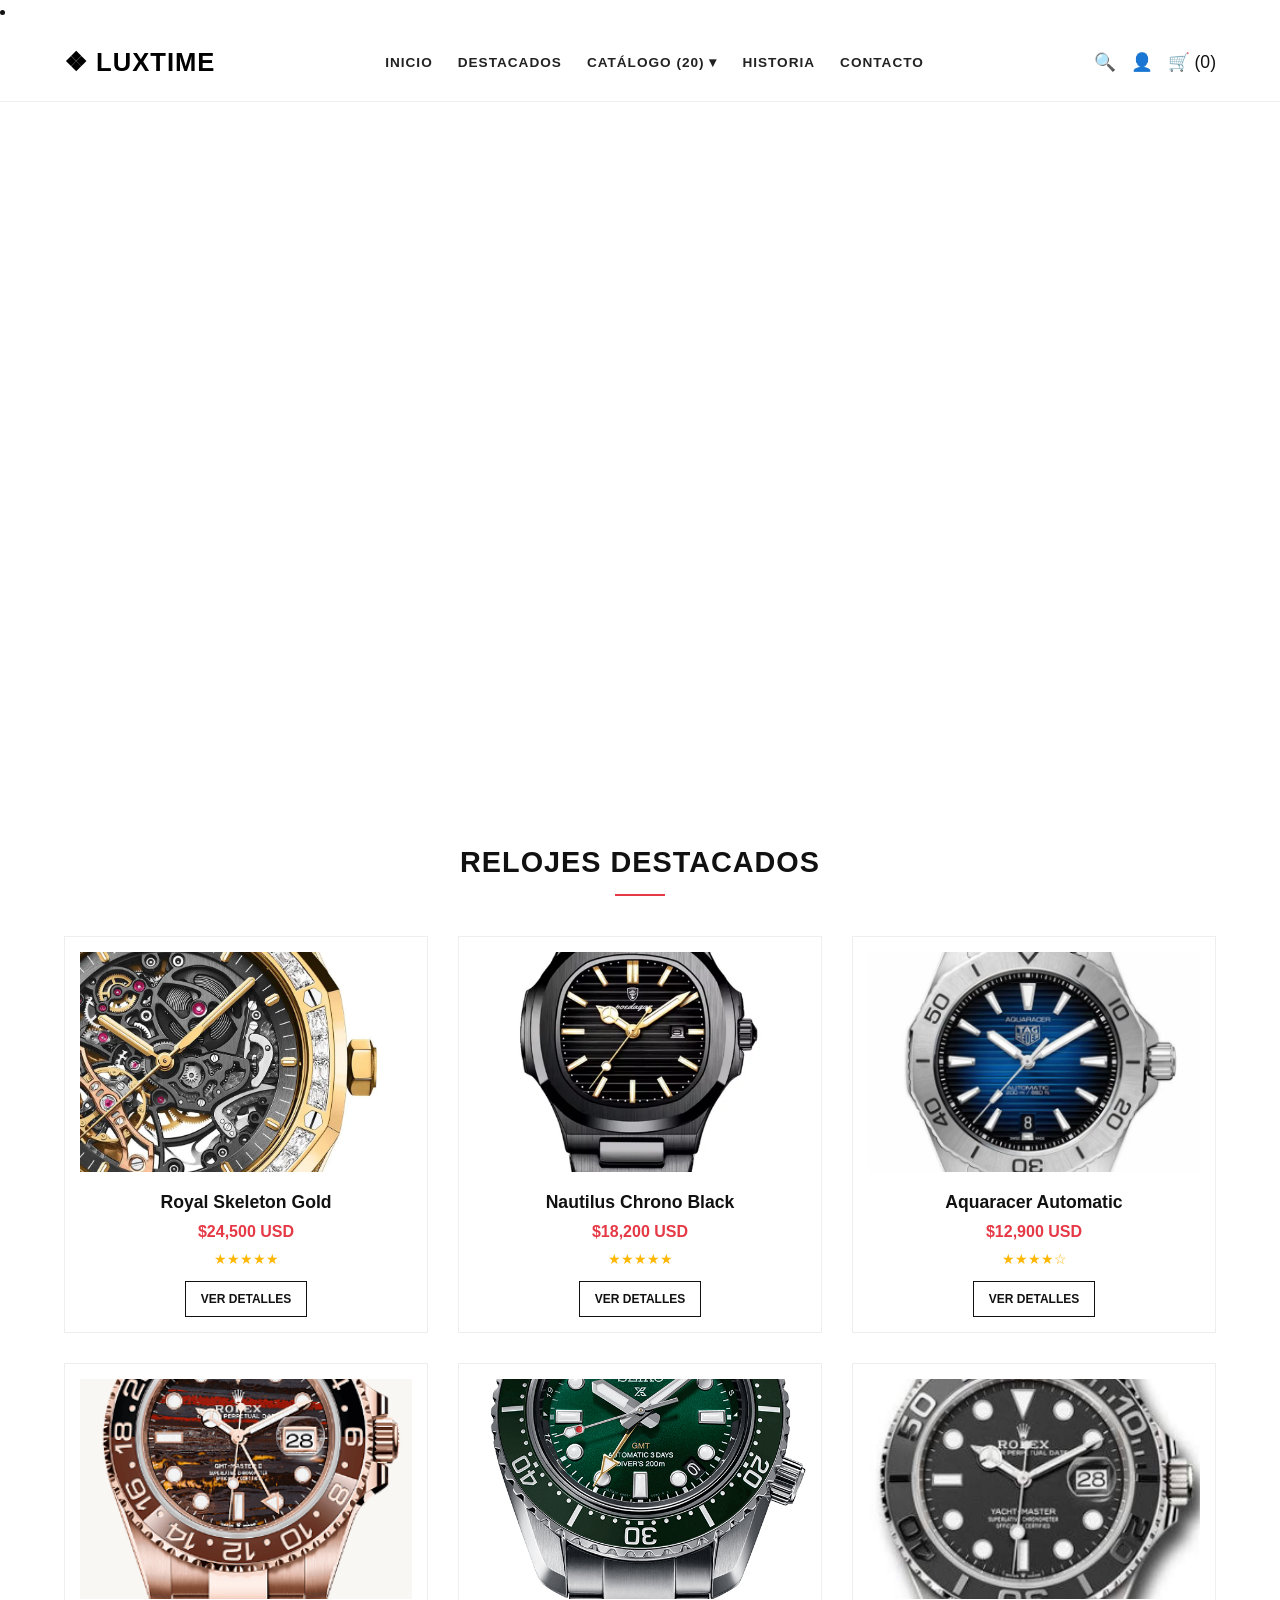
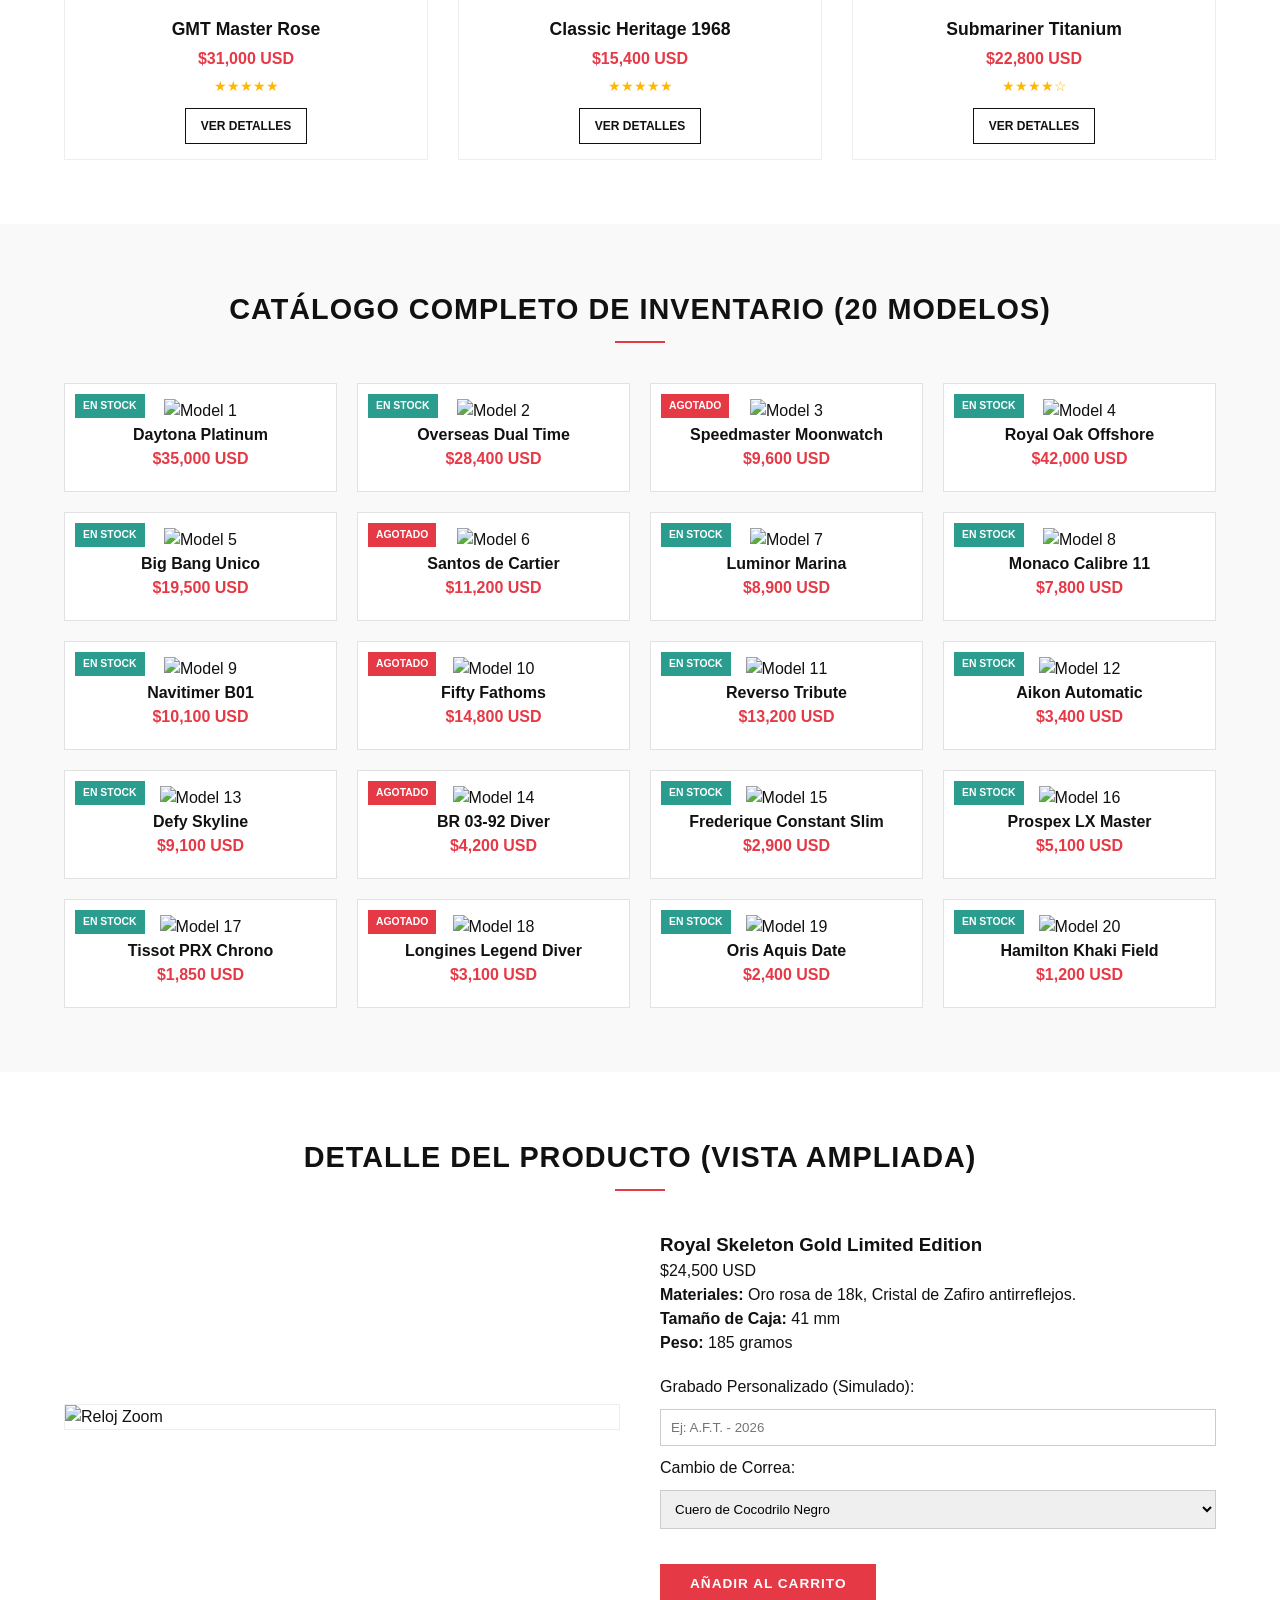
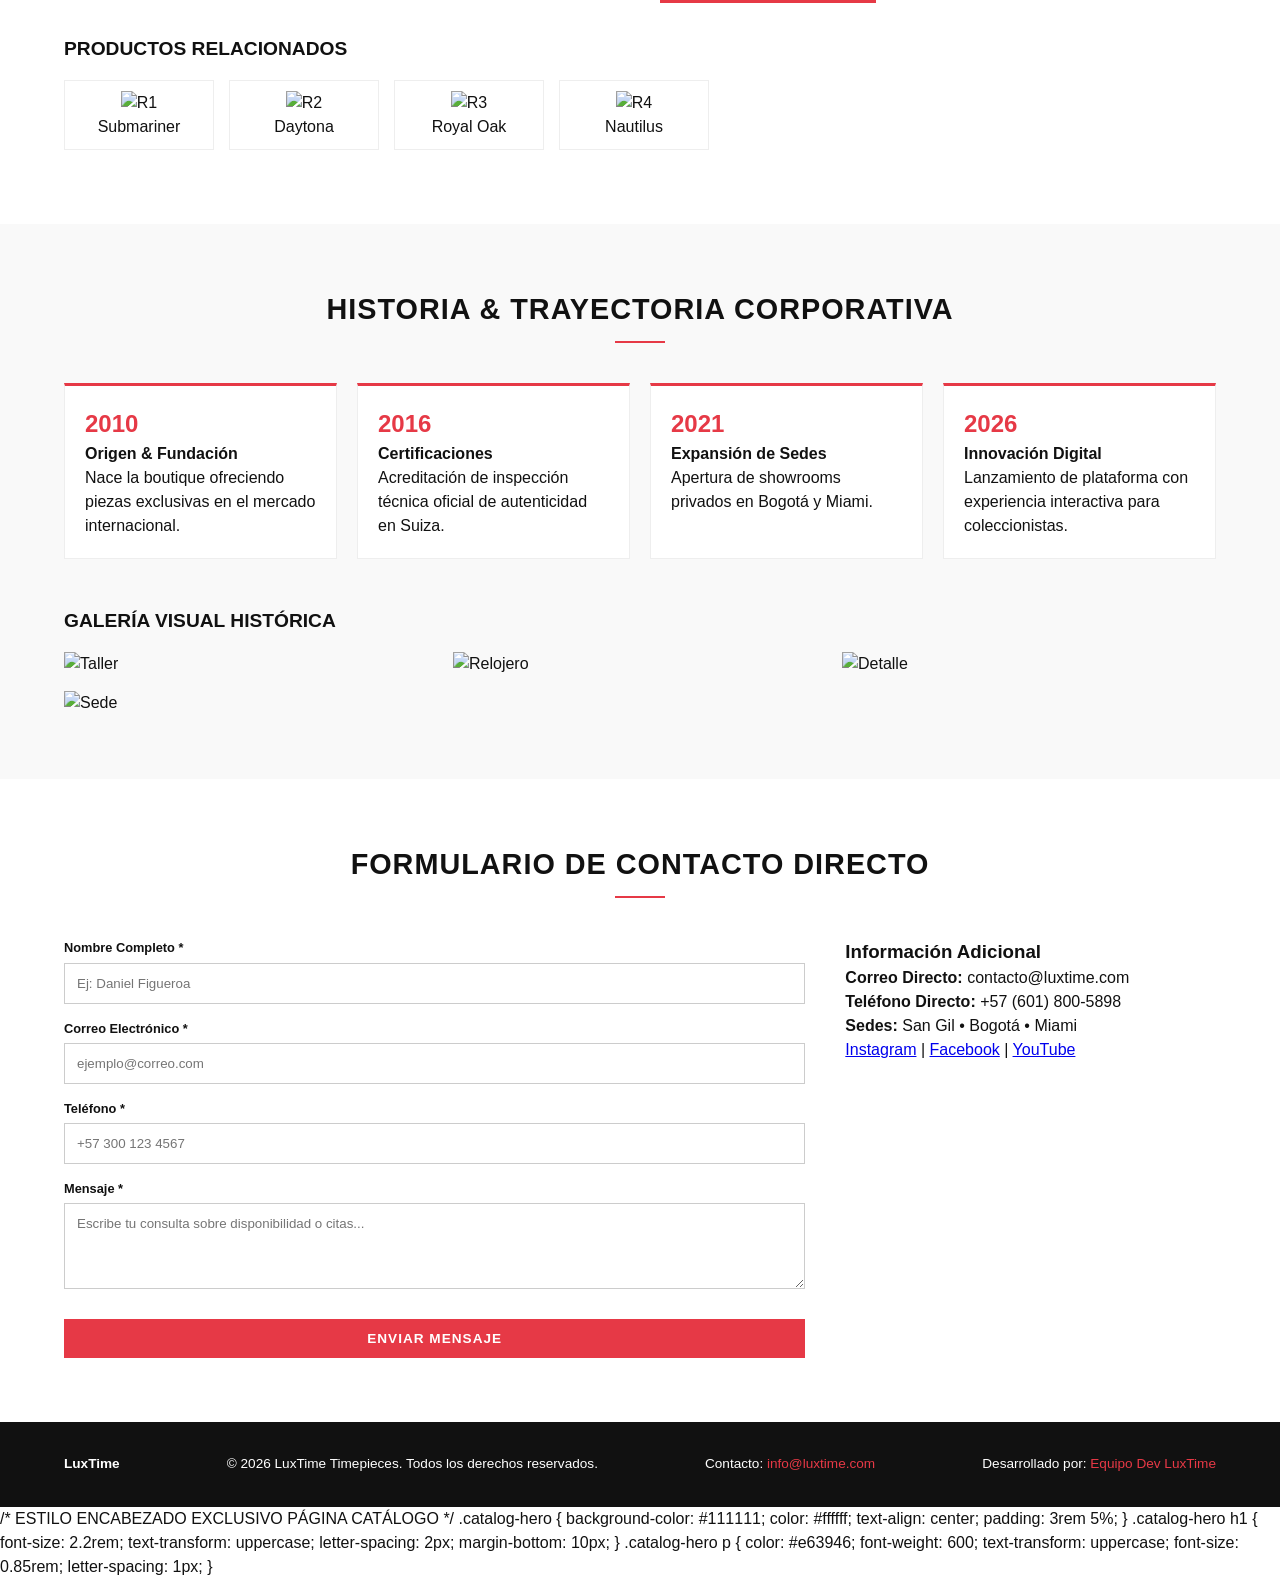
==== commit 9e7d99f9: "Actualizo los 6 relojes más vendidos" ====
--- a/index.html
+++ b/index.html
@@ -76,7 +76,7 @@
         <div class="grid-6">
             <!-- 1 -->
             <div class="card">
-                <div class="card-img"><img src="https://images.unsplash.com/photo-1523275335684-37898b6baf30?w=500" alt="Reloj 1"></div>
+                <div class="card-img"><img src="Royal Skeleton Gold.png" alt="Reloj 1"></div>
                 <h3>Royal Skeleton Gold</h3>
                 <p class="price">$24,500 USD</p>
                 <div class="rating">★★★★★</div>
@@ -84,7 +84,7 @@
             </div>
             <!-- 2 -->
             <div class="card">
-                <div class="card-img"><img src="https://images.unsplash.com/photo-1522335789203-aabd1fc54bc9?w=500" alt="Reloj 2"></div>
+                <div class="card-img"><img src="Nautilus Chrono Black.png" alt="Reloj 2"></div>
                 <h3>Nautilus Chrono Black</h3>
                 <p class="price">$18,200 USD</p>
                 <div class="rating">★★★★★</div>
@@ -92,7 +92,7 @@
             </div>
             <!-- 3 -->
             <div class="card">
-                <div class="card-img"><img src="https://images.unsplash.com/photo-1547996160-81dfa63595aa?w=500" alt="Reloj 3"></div>
+                <div class="card-img"><img src="Aquaracer Automatic.png" alt="Reloj 3"></div>
                 <h3>Aquaracer Automatic</h3>
                 <p class="price">$12,900 USD</p>
                 <div class="rating">★★★★☆</div>
@@ -100,7 +100,7 @@
             </div>
             <!-- 4 -->
             <div class="card">
-                <div class="card-img"><img src="https://images.unsplash.com/photo-1539185441755-769473a23570?w=500" alt="Reloj 4"></div>
+                <div class="card-img"><img src="GMT Master Rose.png" alt="Reloj 4"></div>
                 <h3>GMT Master Rose</h3>
                 <p class="price">$31,000 USD</p>
                 <div class="rating">★★★★★</div>
@@ -108,7 +108,7 @@
             </div>
             <!-- 5 -->
             <div class="card">
-                <div class="card-img"><img src="https://images.unsplash.com/photo-1524805444758-089113d48a6d?w=500" alt="Reloj 5"></div>
+                <div class="card-img"><img src="Classic Heritage 1968.png" alt="Reloj 5"></div>
                 <h3>Classic Heritage 1968</h3>
                 <p class="price">$15,400 USD</p>
                 <div class="rating">★★★★★</div>
@@ -116,7 +116,7 @@
             </div>
             <!-- 6 -->
             <div class="card">
-                <div class="card-img"><img src="https://images.unsplash.com/photo-1614164185128-e4ec99c436d7?w=500" alt="Reloj 6"></div>
+                <div class="card-img"><img src="Submariner Titanium.png" alt="Reloj 6"></div>
                 <h3>Submariner Titanium</h3>
                 <p class="price">$22,800 USD</p>
                 <div class="rating">★★★★☆</div>
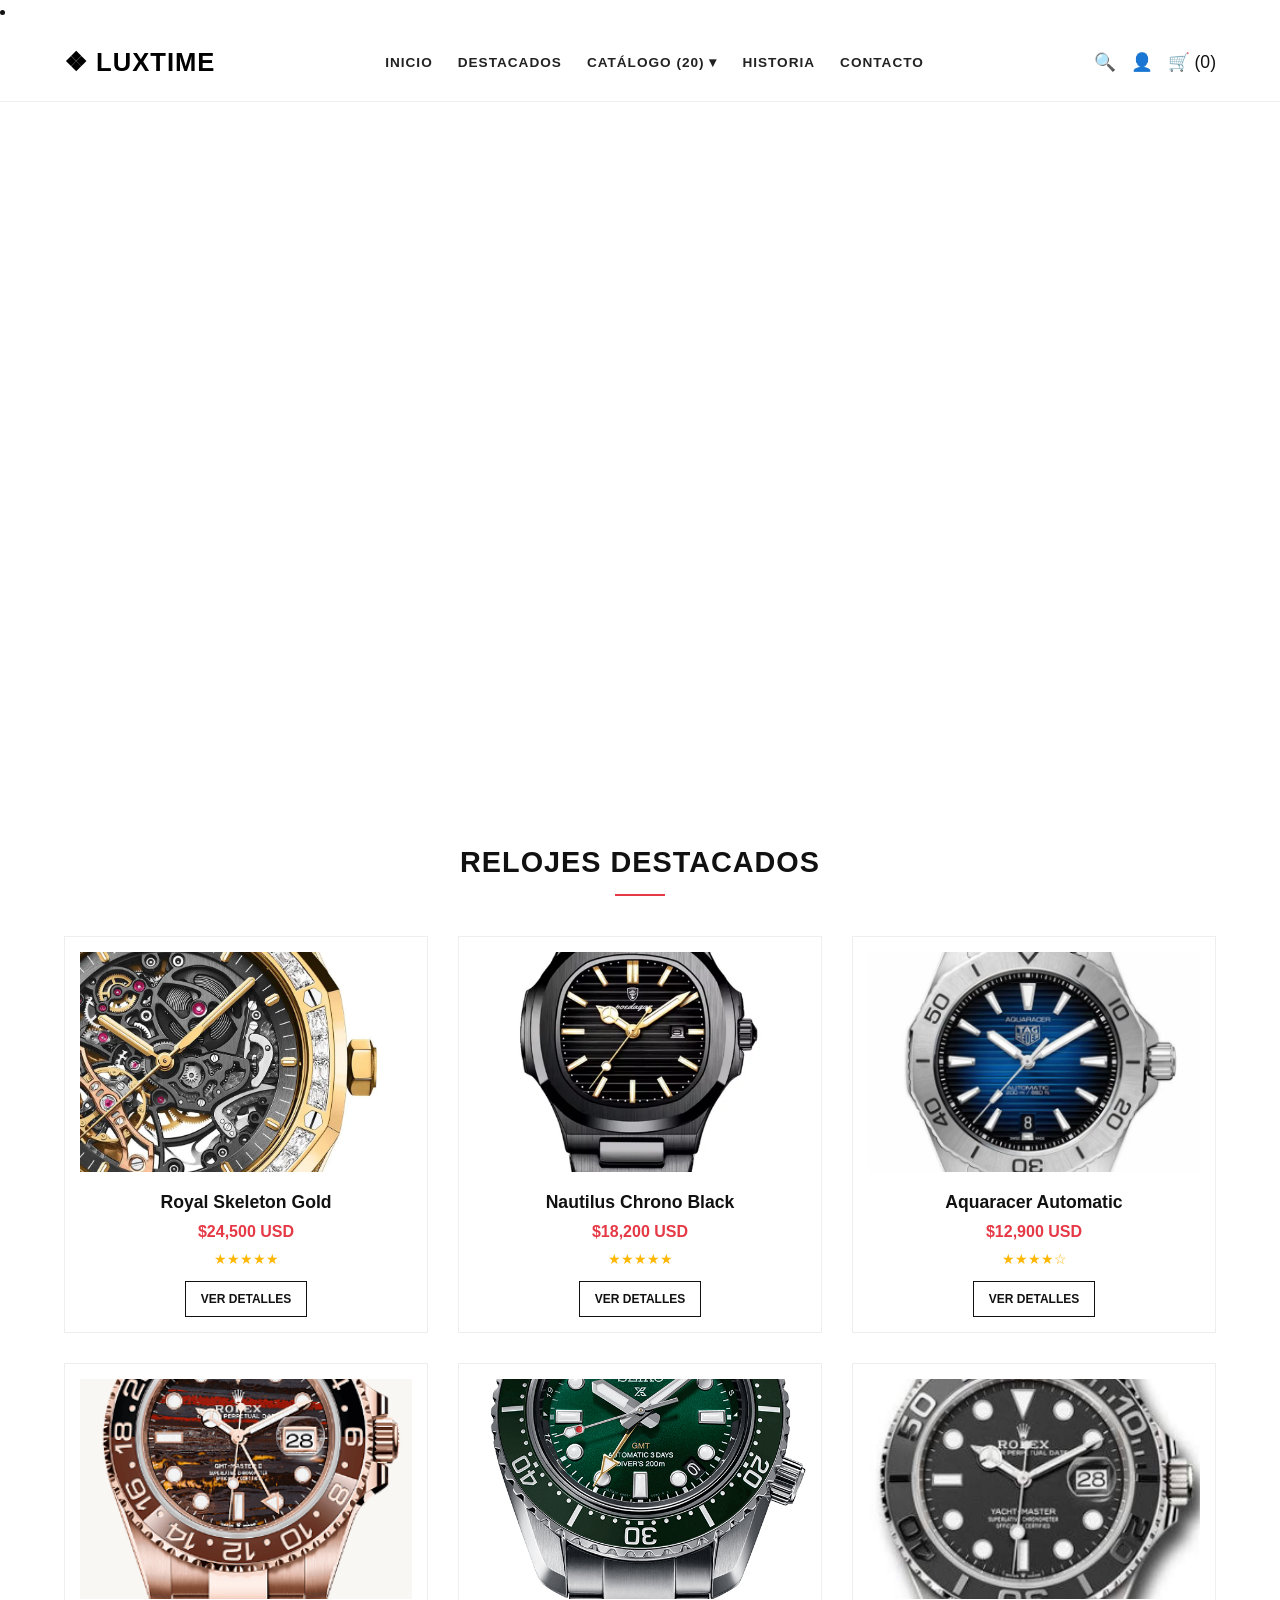
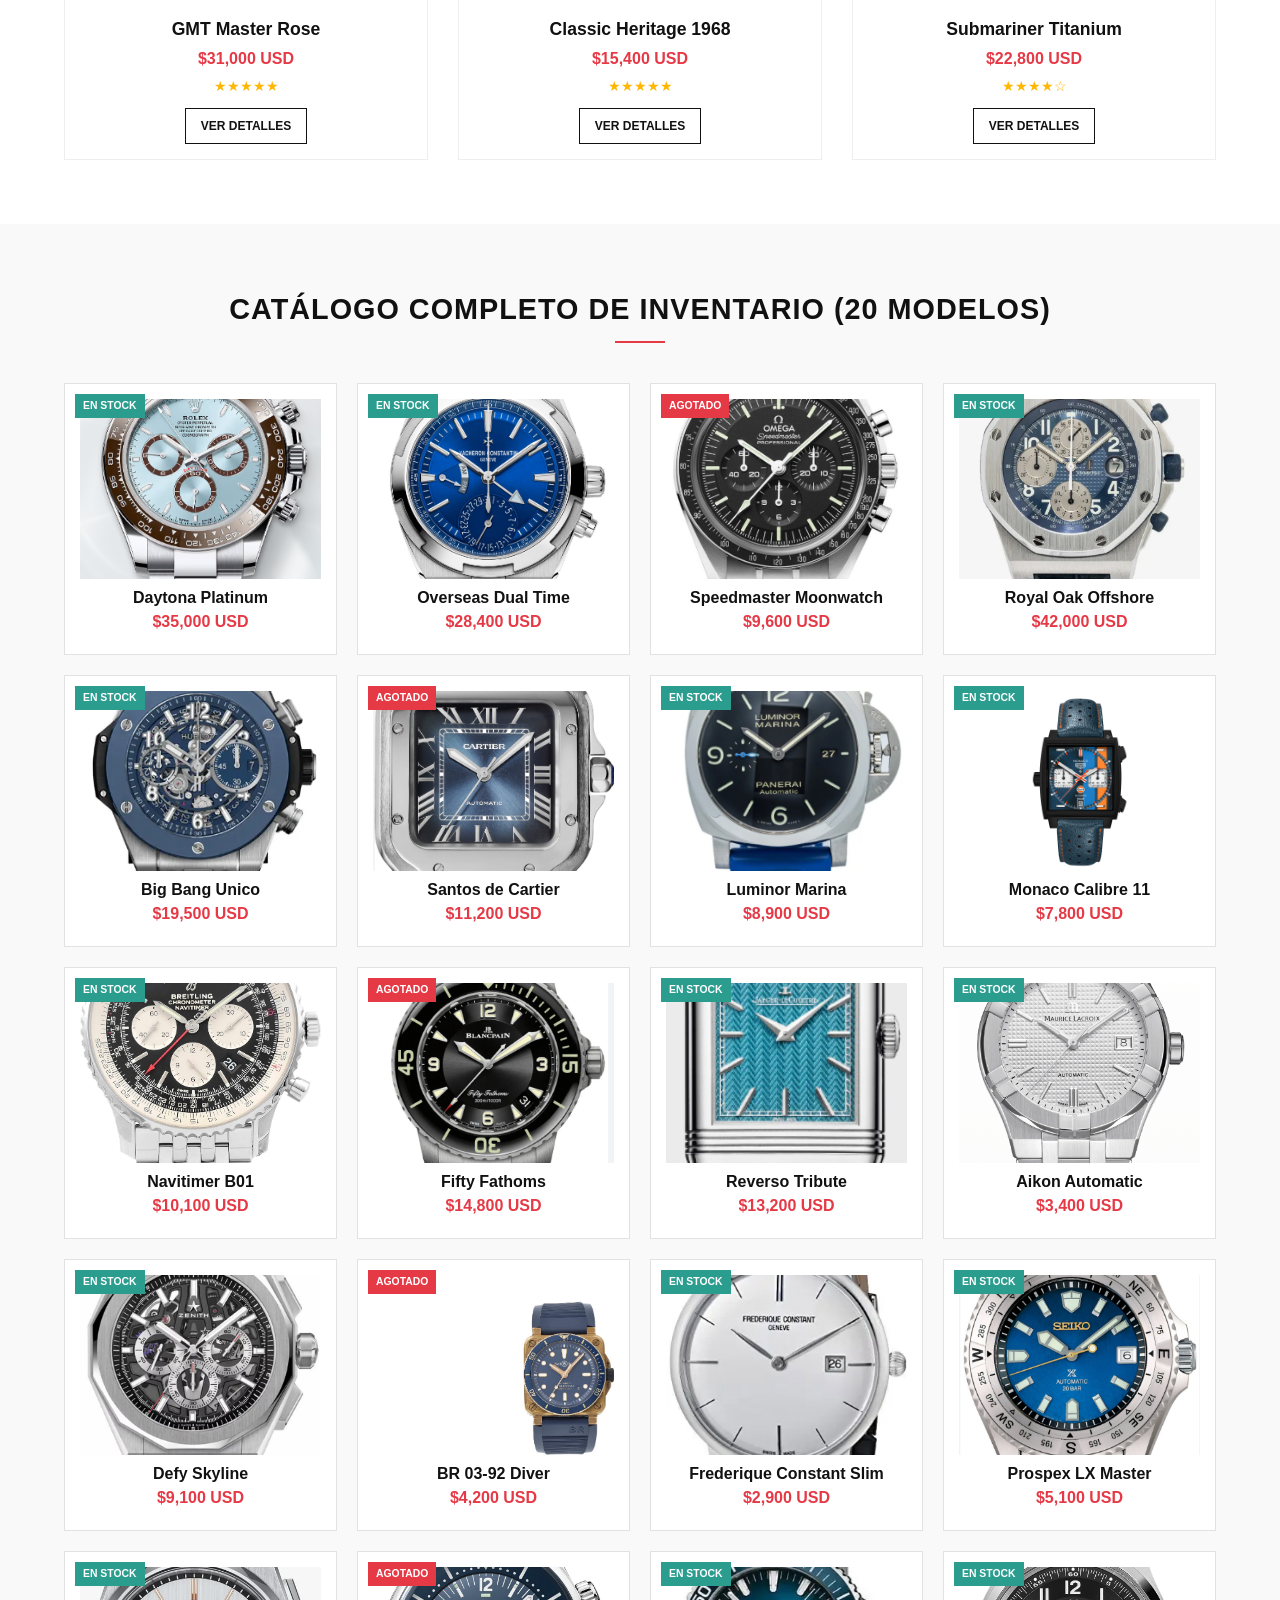
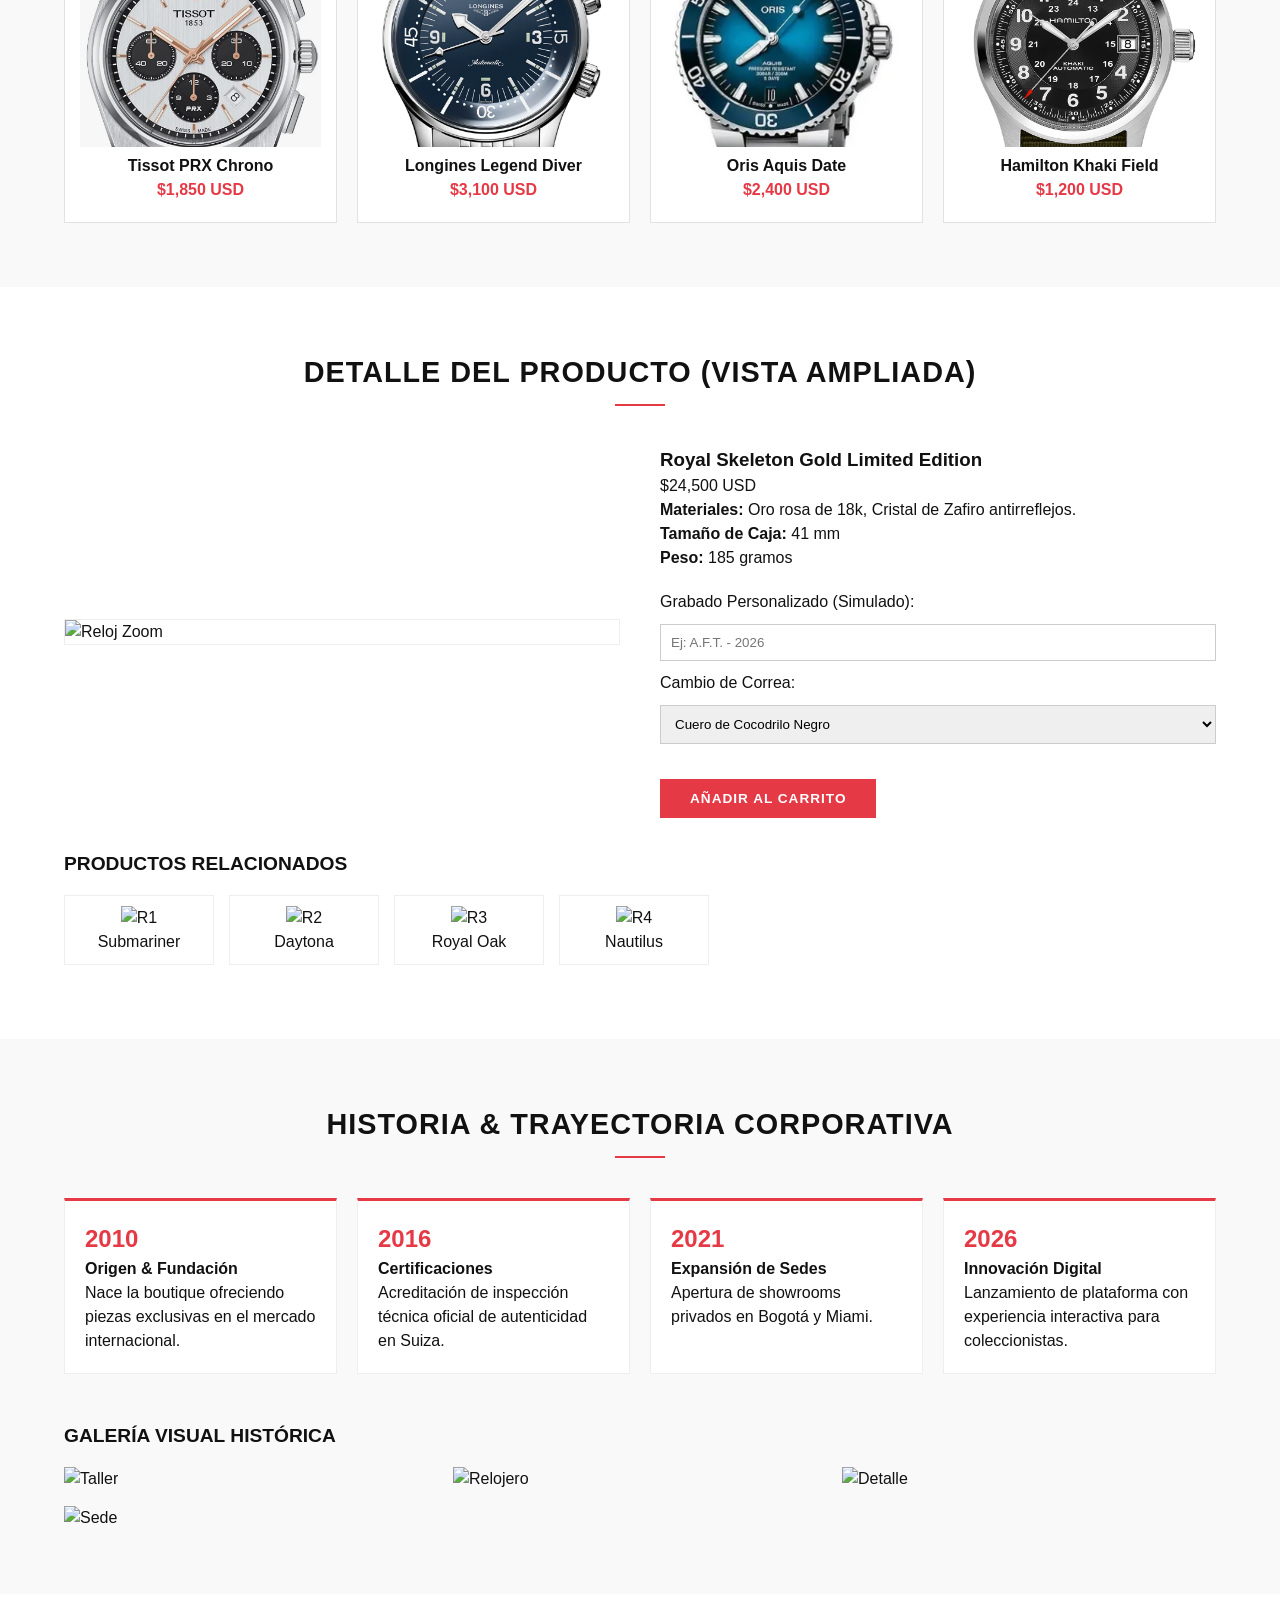
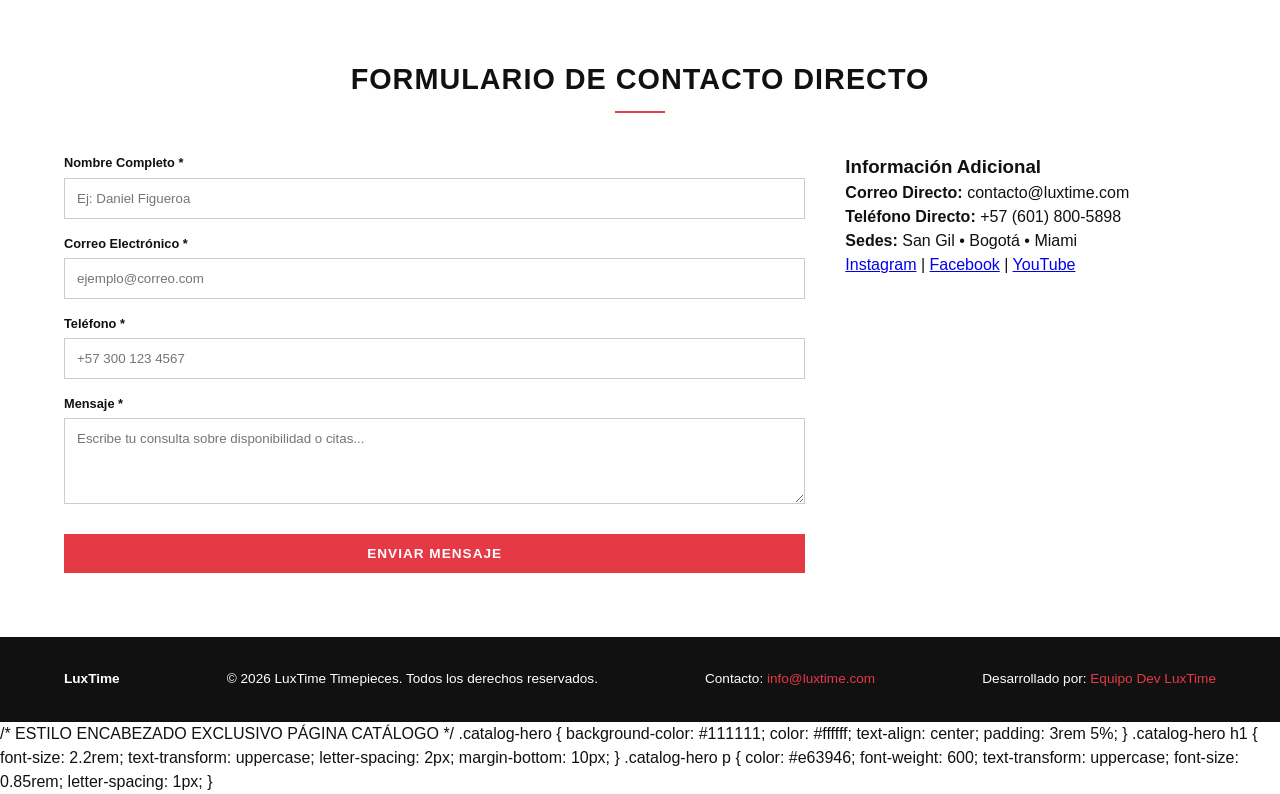
==== commit 3c146352: "Actualizo todo el catalogo y se añaden imagenes de todos los relojes disponibles" ====
--- a/index.html
+++ b/index.html
@@ -132,140 +132,140 @@
             <!-- 1 -->
             <div class="catalog-card">
                 <span class="badge stock">En Stock</span>
-                <img src="https://images.unsplash.com/photo-1523275335684-37898b6baf30?w=400" alt="Model 1">
+                <img src="Daytona Platinum.png" alt="Model 1">
                 <h4>Daytona Platinum</h4>
                 <p class="price">$35,000 USD</p>
             </div>
             <!-- 2 -->
             <div class="catalog-card">
                 <span class="badge stock">En Stock</span>
-                <img src="https://images.unsplash.com/photo-1522335789203-aabd1fc54bc9?w=400" alt="Model 2">
+                <img src="Overseas Dual Time.png" alt="Model 2">
                 <h4>Overseas Dual Time</h4>
                 <p class="price">$28,400 USD</p>
             </div>
             <!-- 3 -->
             <div class="catalog-card">
                 <span class="badge soldout">Agotado</span>
-                <img src="https://images.unsplash.com/photo-1547996160-81dfa63595aa?w=400" alt="Model 3">
+                <img src="Speedmaster Moonwatch.png" alt="Model 3">
                 <h4>Speedmaster Moonwatch</h4>
                 <p class="price">$9,600 USD</p>
             </div>
             <!-- 4 -->
             <div class="catalog-card">
                 <span class="badge stock">En Stock</span>
-                <img src="https://images.unsplash.com/photo-1539185441755-769473a23570?w=400" alt="Model 4">
+                <img src="Royal Oak Offshore.png" alt="Model 4">
                 <h4>Royal Oak Offshore</h4>
                 <p class="price">$42,000 USD</p>
             </div>
             <!-- 5 -->
             <div class="catalog-card">
                 <span class="badge stock">En Stock</span>
-                <img src="https://images.unsplash.com/photo-1524805444758-089113d48a6d?w=400" alt="Model 5">
+                <img src="Big Bang Unico.png" alt="Model 5">
                 <h4>Big Bang Unico</h4>
                 <p class="price">$19,500 USD</p>
             </div>
             <!-- 6 -->
             <div class="catalog-card">
                 <span class="badge soldout">Agotado</span>
-                <img src="https://images.unsplash.com/photo-1614164185128-e4ec99c436d7?w=400" alt="Model 6">
+                <img src="Santos de Cartier.png" alt="Model 6">
                 <h4>Santos de Cartier</h4>
                 <p class="price">$11,200 USD</p>
             </div>
             <!-- 7 -->
             <div class="catalog-card">
                 <span class="badge stock">En Stock</span>
-                <img src="https://images.unsplash.com/photo-1523275335684-37898b6baf30?w=400" alt="Model 7">
+                <img src="Luminor Marina.png" alt="Model 7">
                 <h4>Luminor Marina</h4>
                 <p class="price">$8,900 USD</p>
             </div>
             <!-- 8 -->
             <div class="catalog-card">
                 <span class="badge stock">En Stock</span>
-                <img src="https://images.unsplash.com/photo-1522335789203-aabd1fc54bc9?w=400" alt="Model 8">
+                <img src="Monaco Calibre 11.png" alt="Model 8">
                 <h4>Monaco Calibre 11</h4>
                 <p class="price">$7,800 USD</p>
             </div>
             <!-- 9 -->
             <div class="catalog-card">
                 <span class="badge stock">En Stock</span>
-                <img src="https://images.unsplash.com/photo-1547996160-81dfa63595aa?w=400" alt="Model 9">
+                <img src="Navitimer B01.jpg" alt="Model 9">
                 <h4>Navitimer B01</h4>
                 <p class="price">$10,100 USD</p>
             </div>
             <!-- 10 -->
             <div class="catalog-card">
                 <span class="badge soldout">Agotado</span>
-                <img src="https://images.unsplash.com/photo-1539185441755-769473a23570?w=400" alt="Model 10">
+                <img src="Fifty Fathoms.png" alt="Model 10">
                 <h4>Fifty Fathoms</h4>
                 <p class="price">$14,800 USD</p>
             </div>
             <!-- 11 -->
             <div class="catalog-card">
                 <span class="badge stock">En Stock</span>
-                <img src="https://images.unsplash.com/photo-1524805444758-089113d48a6d?w=400" alt="Model 11">
+                <img src="Reverso Tribute.png" alt="Model 11">
                 <h4>Reverso Tribute</h4>
                 <p class="price">$13,200 USD</p>
             </div>
             <!-- 12 -->
             <div class="catalog-card">
                 <span class="badge stock">En Stock</span>
-                <img src="https://images.unsplash.com/photo-1614164185128-e4ec99c436d7?w=400" alt="Model 12">
+                <img src="Aikon Automatic.png" alt="Model 12">
                 <h4>Aikon Automatic</h4>
                 <p class="price">$3,400 USD</p>
             </div>
             <!-- 13 -->
             <div class="catalog-card">
                 <span class="badge stock">En Stock</span>
-                <img src="https://images.unsplash.com/photo-1523275335684-37898b6baf30?w=400" alt="Model 13">
+                <img src="Defy Skyline.png" alt="Model 13">
                 <h4>Defy Skyline</h4>
                 <p class="price">$9,100 USD</p>
             </div>
             <!-- 14 -->
             <div class="catalog-card">
                 <span class="badge soldout">Agotado</span>
-                <img src="https://images.unsplash.com/photo-1522335789203-aabd1fc54bc9?w=400" alt="Model 14">
+                <img src="BR 03-92 Diver.png" alt="Model 14">
                 <h4>BR 03-92 Diver</h4>
                 <p class="price">$4,200 USD</p>
             </div>
             <!-- 15 -->
             <div class="catalog-card">
                 <span class="badge stock">En Stock</span>
-                <img src="https://images.unsplash.com/photo-1547996160-81dfa63595aa?w=400" alt="Model 15">
+                <img src="Frederique Constant Slim.png" alt="Model 15">
                 <h4>Frederique Constant Slim</h4>
                 <p class="price">$2,900 USD</p>
             </div>
             <!-- 16 -->
             <div class="catalog-card">
                 <span class="badge stock">En Stock</span>
-                <img src="https://images.unsplash.com/photo-1539185441755-769473a23570?w=400" alt="Model 16">
+                <img src="Prospex LX Master.png" alt="Model 16">
                 <h4>Prospex LX Master</h4>
                 <p class="price">$5,100 USD</p>
             </div>
             <!-- 17 -->
             <div class="catalog-card">
                 <span class="badge stock">En Stock</span>
-                <img src="https://images.unsplash.com/photo-1524805444758-089113d48a6d?w=400" alt="Model 17">
+                <img src="Tissot PRX Chrono.png" alt="Model 17">
                 <h4>Tissot PRX Chrono</h4>
                 <p class="price">$1,850 USD</p>
             </div>
             <!-- 18 -->
             <div class="catalog-card">
                 <span class="badge soldout">Agotado</span>
-                <img src="https://images.unsplash.com/photo-1614164185128-e4ec99c436d7?w=400" alt="Model 18">
+                <img src="Longines Legend Diver.png" alt="Model 18">
                 <h4>Longines Legend Diver</h4>
                 <p class="price">$3,100 USD</p>
             </div>
             <!-- 19 -->
             <div class="catalog-card">
                 <span class="badge stock">En Stock</span>
-                <img src="https://images.unsplash.com/photo-1523275335684-37898b6baf30?w=400" alt="Model 19">
+                <img src="Oris Aquis Date.png" alt="Model 19">
                 <h4>Oris Aquis Date</h4>
                 <p class="price">$2,400 USD</p>
             </div>
             <!-- 20 -->
             <div class="catalog-card">
                 <span class="badge stock">En Stock</span>
-                <img src="https://images.unsplash.com/photo-1522335789203-aabd1fc54bc9?w=400" alt="Model 20">
+                <img src="Hamilton Khaki Field.png" alt="Model 20">
                 <h4>Hamilton Khaki Field</h4>
                 <p class="price">$1,200 USD</p>
             </div>
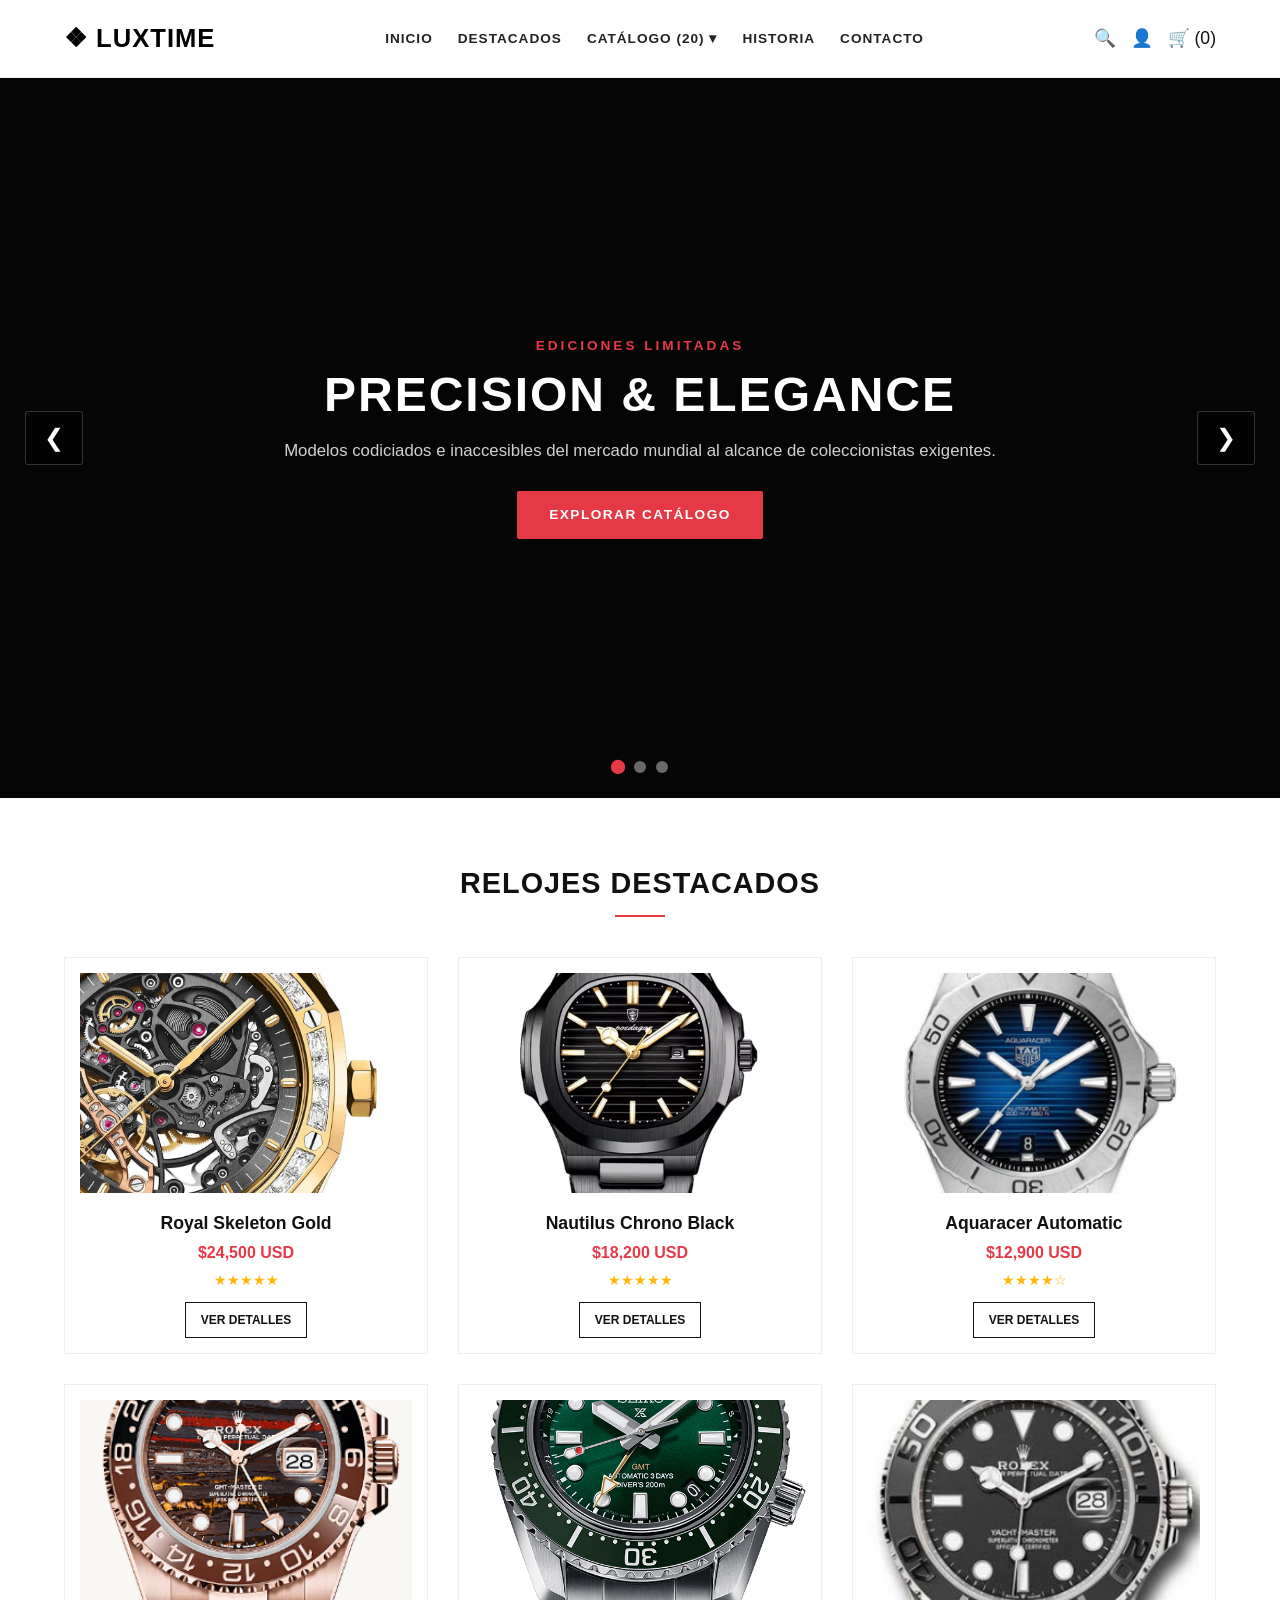
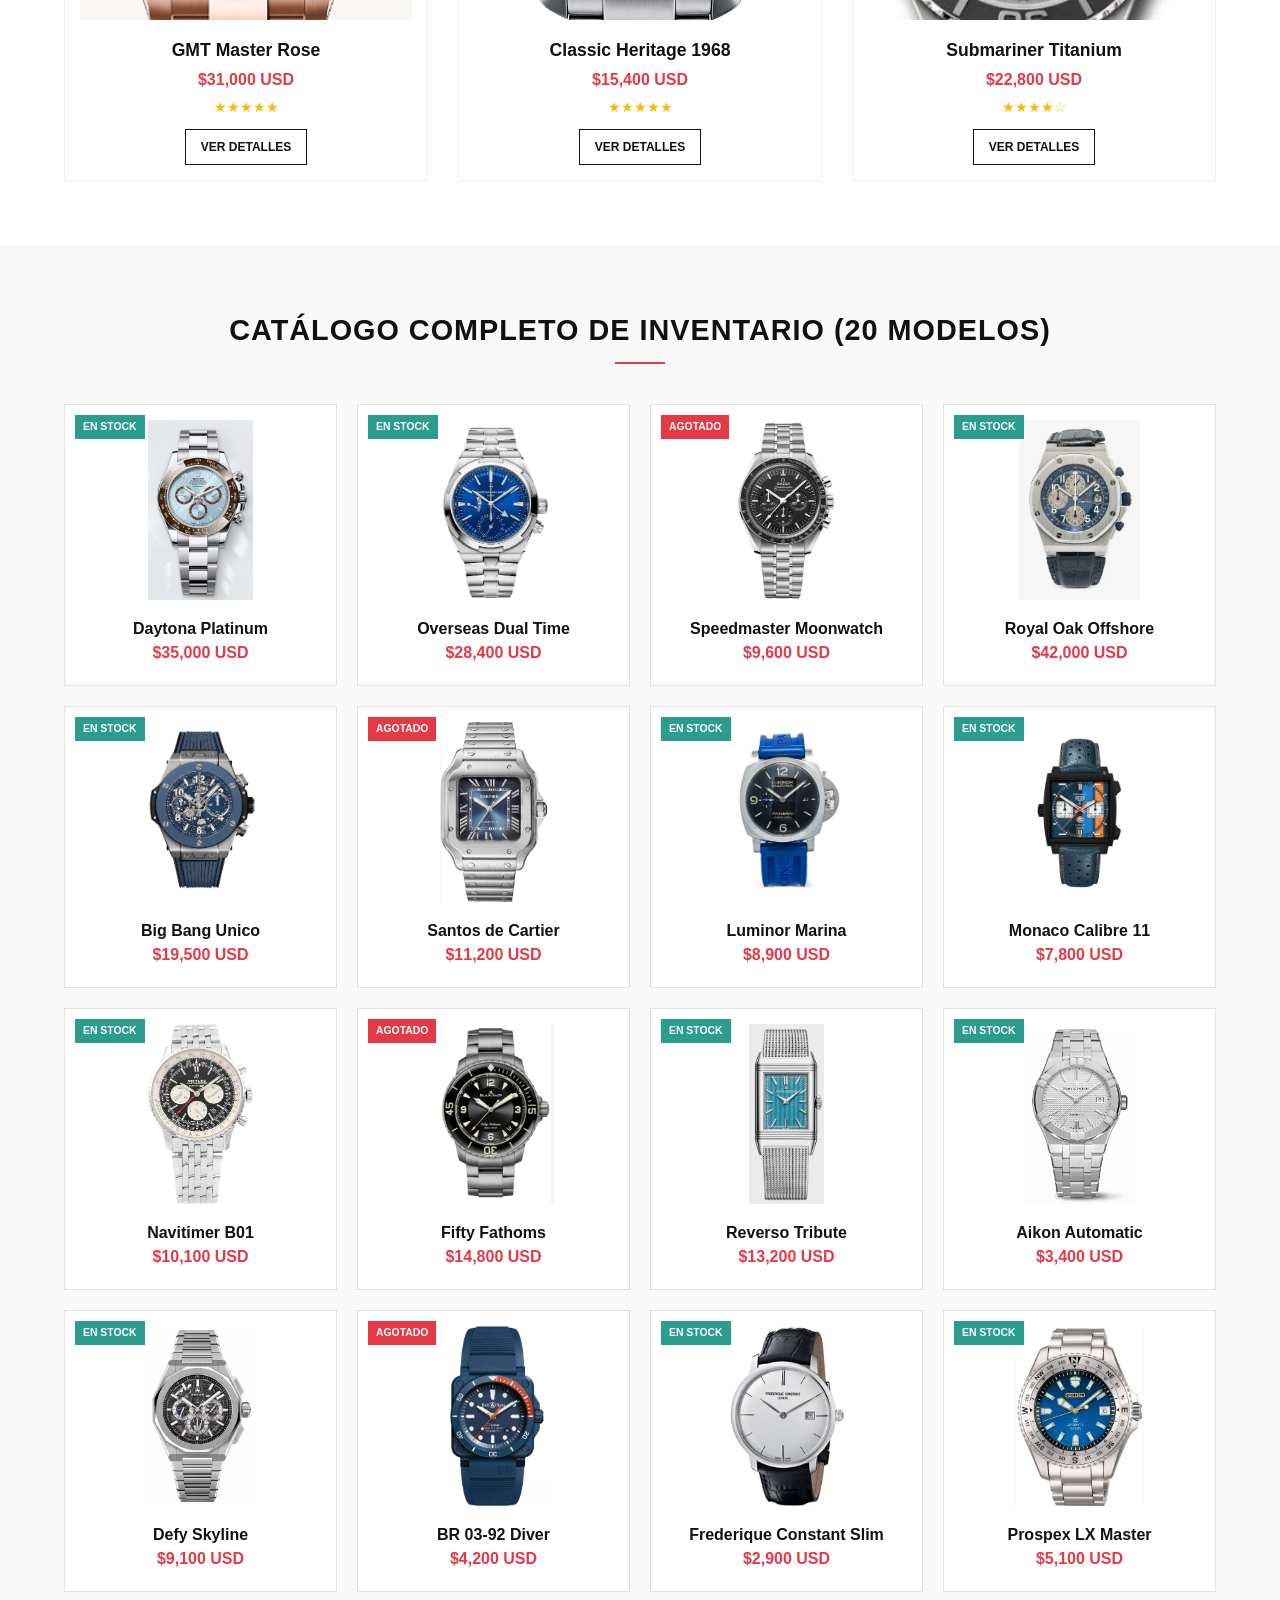
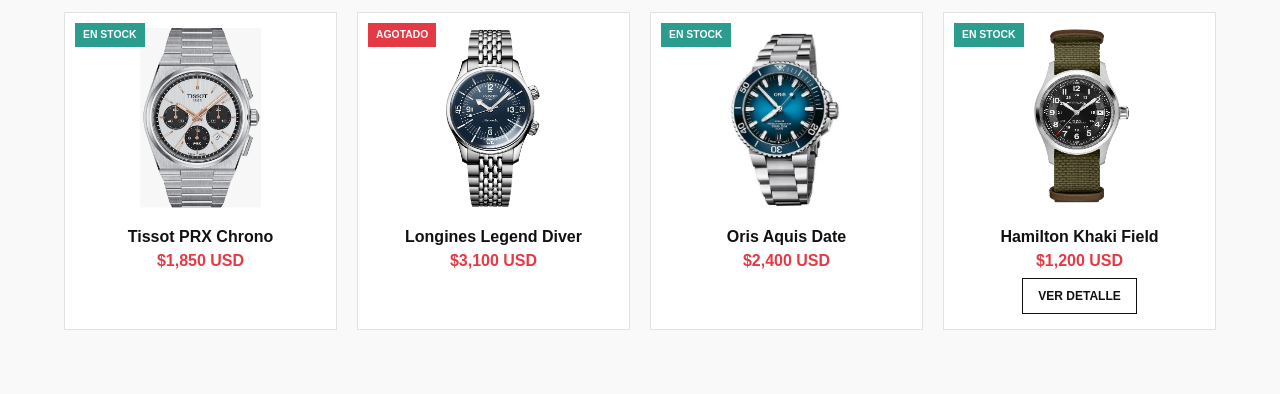
==== commit 9ecc2719: "nuevos cambios de relojes e inventario" ====
--- a/index.html
+++ b/index.html
@@ -5,7 +5,6 @@
     <meta name="viewport" content="width=device-width, initial-scale=1.0">
     <title>LuxTime | Luxury Watch & Jewelry Boutique</title>
     <link rel="stylesheet" href="style.css">
-    <li><a href="catalogo.html"></a></li>
     
 </head>
 <body>
@@ -30,8 +29,8 @@
             </div>
         </li>
 
-        <li><a href="index.html#historia">HISTORIA</a></li>
-        <li><a href="index.html#contacto">CONTACTO</a></li>
+        <li><a href="historia.html">HISTORIA</a></li>
+        <li><a href="contacto.html">CONTACTO</a></li>
     </ul>
 </nav>
         </nav>
@@ -42,33 +41,52 @@
         </div>
     </header>
 
-    <!-- BANNER PRINCIPAL (CARRUSEL CSS CON ANIMACIÓN Y ESTILO CRM) -->
-    <section class="hero-slider">
-        <div class="slide slide-1">
-            <div class="hero-overlay">
-                <span class="sub-title">LuxTime Boutique</span>
-                <h1>Luxury Watch & Jewelry</h1>
-                <p>Curaduría exclusiva de piezas de alta gama inspiradas en los estándares globales de la horología.</p>
-                <a href="#catalogo" class="btn-primary">VER COLECCIÓN</a>
-            </div>
-        </div>
-        <div class="slide slide-2">
-            <div class="hero-overlay">
-                <span class="sub-title">Ediciones Limitadas</span>
-                <h1>Precision & Elegance</h1>
-                <p>Modelos codiciados e inaccesibles del mercado mundial al alcance de coleccionistas exigentes.</p>
-                <a href="#catalogo" class="btn-primary">EXPLORAR CATALOGO</a>
-            </div>
-        </div>
-        <div class="slide slide-3">
-            <div class="hero-overlay">
-                <span class="sub-title">Alta Horología</span>
-                <h1>Garantía & Autenticidad</h1>
-                <p>Todas nuestras piezas cuentan con certificado oficial e inspección técnica experta.</p>
-                <a href="#contacto" class="btn-primary">AGENDAR CITA</a>
-            </div>
-        </div>
-    </section>
+   <!-- SECCIÓN CARRUSEL HERO PRINCIPAL -->
+<section class="hero-carousel">
+    <div class="carousel-container">
+        
+        <!-- Diapositiva 1: Reloj Clásico Automático de Lujo -->
+        <div class="carousel-slide active" style="background-image: linear-gradient(rgba(0, 0, 0, 0.6), rgba(0, 0, 0, 0.6)), url('https://images.unsplash.com/photo-1524805444758-089113d48a6d?q=80&w=1600&auto=format&fit=crop');">
+            <div class="hero-content">
+                <span class="hero-subtitle">EDICIONES LIMITADAS</span>
+                <h1 class="hero-title">PRECISION & ELEGANCE</h1>
+                <p class="hero-description">Modelos codiciados e inaccesibles del mercado mundial al alcance de coleccionistas exigentes.</p>
+                <a href="catalogo.html" class="btn-hero">EXPLORAR CATÁLOGO</a>
+            </div>
+        </div>
+
+        <!-- Diapositiva 2: Cronógrafo Suizo Deportivo -->
+        <div class="carousel-slide" style="background-image: linear-gradient(rgba(0, 0, 0, 0.6), rgba(0, 0, 0, 0.6)), url('https://images.unsplash.com/photo-1547996160-81dfa63595aa?q=80&w=1600&auto=format&fit=crop');">
+            <div class="hero-content">
+                <span class="hero-subtitle">MAESTRÍA SUIZA</span>
+                <h1 class="hero-title">CRAFTED FOR GREATNESS</h1>
+                <p class="hero-description">Cronógrafos legendarios probados en las condiciones más extremas del planeta.</p>
+                <a href="catalogo.html?filtro=stock" class="btn-hero">VER DISPONIBLES</a>
+            </div>
+        </div>
+
+        <!-- Diapositiva 3: Alta Horología de Colección -->
+<div class="carousel-slide" style="background-image: linear-gradient(rgba(0, 0, 0, 0.65), rgba(0, 0, 0, 0.65)), url('./PATEK\ CARRUSEL.png'); background-size: contain; background-repeat: no-repeat; background-position: center;">
+    <div class="hero-content">
+        <span class="hero-subtitle">INVERSIÓN Y PRESTIGIO</span>
+        <h1 class="hero-title">TIMELESS SOPHISTICATION</h1>
+        <p class="hero-description">Piezas de colección certificadas con la garantía oficial de autenticidad LuxTime.</p>
+        <a href="catalogo.html" class="btn-hero">CONOCE LA COLECCIÓN</a>
+    </div>
+</div>
+    </div>
+
+    <!-- Controles de Navegación del Carrusel -->
+    <button class="carousel-control prev" onclick="moveSlide(-1)">&#10094;</button>
+    <button class="carousel-control next" onclick="moveSlide(1)">&#10095;</button>
+
+    <!-- Indicadores (Puntos abajo) -->
+    <div class="carousel-dots">
+        <span class="dot active" onclick="currentSlide(0)"></span>
+        <span class="dot" onclick="currentSlide(1)"></span>
+        <span class="dot" onclick="currentSlide(2)"></span>
+    </div>
+</section>
 
     <!-- SECCIÓN: 6 RELOJES DESTACADOS (Requerimiento Home) -->
     <section id="destacados" class="container">
@@ -80,7 +98,7 @@
                 <h3>Royal Skeleton Gold</h3>
                 <p class="price">$24,500 USD</p>
                 <div class="rating">★★★★★</div>
-                <a href="#detalle-producto" class="btn-card">Ver detalles</a>
+                <a href="catalogo.html" class="btn-card">Ver detalles</a>
             </div>
             <!-- 2 -->
             <div class="card">
@@ -88,7 +106,7 @@
                 <h3>Nautilus Chrono Black</h3>
                 <p class="price">$18,200 USD</p>
                 <div class="rating">★★★★★</div>
-                <a href="#detalle-producto" class="btn-card">Ver detalles</a>
+                <a href="catalogo.html" class="btn-card">Ver detalles</a>
             </div>
             <!-- 3 -->
             <div class="card">
@@ -96,7 +114,7 @@
                 <h3>Aquaracer Automatic</h3>
                 <p class="price">$12,900 USD</p>
                 <div class="rating">★★★★☆</div>
-                <a href="#detalle-producto" class="btn-card">Ver detalles</a>
+                <a href="catalogo.html" class="btn-card">Ver detalles</a>
             </div>
             <!-- 4 -->
             <div class="card">
@@ -104,7 +122,7 @@
                 <h3>GMT Master Rose</h3>
                 <p class="price">$31,000 USD</p>
                 <div class="rating">★★★★★</div>
-                <a href="#detalle-producto" class="btn-card">Ver detalles</a>
+                <a href="catalogo.html" class="btn-card">Ver detalles</a>
             </div>
             <!-- 5 -->
             <div class="card">
@@ -112,7 +130,7 @@
                 <h3>Classic Heritage 1968</h3>
                 <p class="price">$15,400 USD</p>
                 <div class="rating">★★★★★</div>
-                <a href="#detalle-producto" class="btn-card">Ver detalles</a>
+                <a href="catalogo.html" class="btn-card">Ver detalles</a>
             </div>
             <!-- 6 -->
             <div class="card">
@@ -120,7 +138,7 @@
                 <h3>Submariner Titanium</h3>
                 <p class="price">$22,800 USD</p>
                 <div class="rating">★★★★☆</div>
-                <a href="#detalle-producto" class="btn-card">Ver detalles</a>
+               <a href="catalogo.html" class="btn-card">Ver detalles</a>
             </div>
         </div>
     </section>
@@ -263,169 +281,80 @@
                 <p class="price">$2,400 USD</p>
             </div>
             <!-- 20 -->
-            <div class="catalog-card">
-                <span class="badge stock">En Stock</span>
-                <img src="Hamilton Khaki Field.png" alt="Model 20">
-                <h4>Hamilton Khaki Field</h4>
-                <p class="price">$1,200 USD</p>
-            </div>
+            <!-- 20 -->
+<!-- 20 -->
+<div class="catalog-card">
+    <span class="badge stock">En Stock</span>
+    <img src="Hamilton Khaki Field.png" alt="Model 20">
+    <h4>Hamilton Khaki Field</h4>
+    <p class="price">$1,200 USD</p>
+    <a href="#modal-hamilton" class="btn-card">Ver Detalle</a>
+</div>
         </div>
     </section>
 
-    <!-- SECCIÓN: DETALLE DEL PRODUCTO CON ZOOM AL HOVER Y SIMULACIONES -->
-    <section id="detalle-producto" class="container">
-        <h2 class="section-title">Detalle del Producto (Vista Ampliada)</h2>
-        <div class="product-detail-wrapper">
-            <div class="zoom-container">
-                <img src="https://images.unsplash.com/photo-1523275335684-37898b6baf30?w=800" alt="Reloj Zoom" class="zoom-img">
-            </div>
-            <div class="product-info">
-                <h3>Royal Skeleton Gold Limited Edition</h3>
-                <p class="product-price">$24,500 USD</p>
-                <div class="specs">
-                    <p><strong>Materiales:</strong> Oro rosa de 18k, Cristal de Zafiro antirreflejos.</p>
-                    <p><strong>Tamaño de Caja:</strong> 41 mm</p>
-                    <p><strong>Peso:</strong> 185 gramos</p>
-                </div>
-                
-                <!-- Opciones simuladas de personalización -->
-                <div class="customizer">
-                    <label>Grabado Personalizado (Simulado):</label>
-                    <input type="text" placeholder="Ej: A.F.T. - 2026">
-
-                    <label>Cambio de Correa:</label>
-                    <select>
-                        <option>Cuero de Cocodrilo Negro</option>
-                        <option>Brazalete Oro Rosa</option>
-                        <option>Caucho Deportivo Militar</option>
-                    </select>
-                </div>
-                <button class="btn-primary">AÑADIR AL CARRITO</button>
-            </div>
-        </div>
-
-        <!-- Carrusel horizontal simulado para productos relacionados -->
-        <h3 class="sub-section-title">Productos Relacionados</h3>
-        <div class="horizontal-scroll">
-            <div class="related-card"><img src="https://images.unsplash.com/photo-1547996160-81dfa63595aa?w=300" alt="R1"><p>Submariner</p></div>
-            <div class="related-card"><img src="https://images.unsplash.com/photo-1539185441755-769473a23570?w=300" alt="R2"><p>Daytona</p></div>
-            <div class="related-card"><img src="https://images.unsplash.com/photo-1524805444758-089113d48a6d?w=300" alt="R3"><p>Royal Oak</p></div>
-            <div class="related-card"><img src="https://images.unsplash.com/photo-1614164185128-e4ec99c436d7?w=300" alt="R4"><p>Nautilus</p></div>
-        </div>
-    </section>
-
-    <!-- SECCIÓN: HISTORIA, LÍNEA DE TIEMPO Y GALERÍA MOSAICO -->
-    <section id="historia" class="container bg-light">
-        <h2 class="section-title">Historia & Trayectoria Corporativa</h2>
-        
-        <div class="timeline-container">
-            <div class="time-box">
-                <span class="year">2010</span>
-                <h4>Origen & Fundación</h4>
-                <p>Nace la boutique ofreciendo piezas exclusivas en el mercado internacional.</p>
-            </div>
-            <div class="time-box">
-                <span class="year">2016</span>
-                <h4>Certificaciones</h4>
-                <p>Acreditación de inspección técnica oficial de autenticidad en Suiza.</p>
-            </div>
-            <div class="time-box">
-                <span class="year">2021</span>
-                <h4>Expansión de Sedes</h4>
-                <p>Apertura de showrooms privados en Bogotá y Miami.</p>
-            </div>
-            <div class="time-box">
-                <span class="year">2026</span>
-                <h4>Innovación Digital</h4>
-                <p>Lanzamiento de plataforma con experiencia interactiva para coleccionistas.</p>
-            </div>
-        </div>
-
-        <!-- Galería visual estilo mosaico -->
-        <h3 class="sub-section-title">Galería Visual Histórica</h3>
-        <div class="mosaic-gallery">
-            <div class="mosaic-item item-large"><img src="https://images.unsplash.com/photo-1522335789203-aabd1fc54bc9?w=600" alt="Taller"></div>
-            <div class="mosaic-item"><img src="https://images.unsplash.com/photo-1509042239860-f550ce710b93?w=400" alt="Relojero"></div>
-            <div class="mosaic-item"><img src="https://images.unsplash.com/photo-1524805444758-089113d48a6d?w=400" alt="Detalle"></div>
-            <div class="mosaic-item item-wide"><img src="https://images.unsplash.com/photo-1547996160-81dfa63595aa?w=600" alt="Sede"></div>
-        </div>
-    </section>
-
-    <!-- SECCIÓN: FORMULARIO DE CONTACTO CON VALIDACIÓN CSS -->
-    <section id="contacto" class="container">
-        <h2 class="section-title">Formulario de Contacto Directo</h2>
-        <div class="contact-wrapper">
-            <form class="contact-form">
-                <div class="form-group">
-                    <label for="nombre">Nombre Completo *</label>
-                    <input type="text" id="nombre" required placeholder="Ej: Daniel Figueroa">
-                </div>
-                <div class="form-group">
-                    <label for="correo">Correo Electrónico *</label>
-                    <input type="email" id="correo" required placeholder="ejemplo@correo.com">
-                </div>
-                <div class="form-group">
-                    <label for="telefono">Teléfono *</label>
-                    <input type="tel" id="telefono" required placeholder="+57 300 123 4567">
-                </div>
-                <div class="form-group">
-                    <label for="mensaje">Mensaje *</label>
-                    <textarea id="mensaje" rows="4" required placeholder="Escribe tu consulta sobre disponibilidad o citas..."></textarea>
-                </div>
-                <button type="submit" class="btn-primary">ENVIAR MENSAJE</button>
-            </form>
-
-            <div class="contact-info">
-                <h3>Información Adicional</h3>
-                <p><strong>Correo Directo:</strong> contacto@luxtime.com</p>
-                <p><strong>Teléfono Directo:</strong> +57 (601) 800-5898</p>
-                <p><strong>Sedes:</strong> San Gil • Bogotá • Miami</p>
-                <div class="social-links">
-                    <a href="#">Instagram</a> | <a href="#">Facebook</a> | <a href="#">YouTube</a>
-                </div>
-            </div>
-        </div>
-    </section>
-
-    <!-- FOOTER EXIGIDO (MAQUETADO ESTRICTAMENTE CON FLEXBOX) -->
-    <footer class="site-footer">
-        <div class="footer-container">
-            <div class="footer-item">
-                <strong>LuxTime</strong>
-            </div>
-            <div class="footer-item">
-                © 2026 LuxTime Timepieces. Todos los derechos reservados.
-            </div>
-            <div class="footer-item">
-                Contacto: <a href="mailto:info@luxtime.com">info@luxtime.com</a>
-            </div>
-            <div class="footer-item">
-                Desarrollado por: <a href="#">Equipo Dev LuxTime</a>
-            </div>
-        </div>
-    </footer>
+    <script>
+    let slideIndex = 0;
+    let autoSlideTimer = null;
+
+    function showSlide(index) {
+        const slides = document.querySelectorAll('.carousel-slide');
+        const dots = document.querySelectorAll('.dot');
+
+        if (!slides || slides.length === 0) return;
+
+        // Ajuste cíclico de índice
+        if (index >= slides.length) { slideIndex = 0; }
+        else if (index < 0) { slideIndex = slides.length - 1; }
+        else { slideIndex = index; }
+
+        // Ocultar todas las diapositivas
+        slides.forEach(slide => {
+            slide.classList.remove('active');
+            slide.style.opacity = '0';
+            slide.style.zIndex = '0';
+        });
+
+        dots.forEach(dot => dot.classList.remove('active'));
+
+        // Mostrar la activa
+        slides[slideIndex].classList.add('active');
+        slides[slideIndex].style.opacity = '1';
+        slides[slideIndex].style.zIndex = '1';
+
+        if (dots[slideIndex]) {
+            dots[slideIndex].classList.add('active');
+        }
+    }
+
+    function moveSlide(n) {
+        resetTimer();
+        showSlide(slideIndex + n);
+    }
+
+    function currentSlide(n) {
+        resetTimer();
+        showSlide(n);
+    }
+
+    function startAutoSlide() {
+        if (autoSlideTimer) clearInterval(autoSlideTimer);
+        autoSlideTimer = setInterval(() => {
+            showSlide(slideIndex + 1);
+        }, 4000); // Cambia cada 4 segundos
+    }
+
+    function resetTimer() {
+        clearInterval(autoSlideTimer);
+        startAutoSlide();
+    }
+
+    // Inicializar carrusel
+    document.addEventListener('DOMContentLoaded', () => {
+        showSlide(0);
+        startAutoSlide();
+    });
+</script>
 
 </body>
 </html>
-/* ESTILO ENCABEZADO EXCLUSIVO PÁGINA CATÁLOGO */
-.catalog-hero {
-    background-color: #111111;
-    color: #ffffff;
-    text-align: center;
-    padding: 3rem 5%;
-}
-
-.catalog-hero h1 {
-    font-size: 2.2rem;
-    text-transform: uppercase;
-    letter-spacing: 2px;
-    margin-bottom: 10px;
-}
-
-.catalog-hero p {
-    color: #e63946;
-    font-weight: 600;
-    text-transform: uppercase;
-    font-size: 0.85rem;
-    letter-spacing: 1px;
-}
--- a/style.css
+++ b/style.css
@@ -538,4 +538,442 @@
 /* MOSTRAR EL MENÚ AL PASAR EL CURSOR (HOVER) */
 .dropdown:hover .dropdown-content {
     display: block;
+}
+/* ==========================================
+   CARRUSEL HERO PRINCIPAL
+   ========================================== */
+.hero-carousel {
+    position: relative;
+    width: 100%;
+    height: 80vh; /* Altura ideal de impacto */
+    min-height: 500px;
+    overflow: hidden;
+    background-color: #0d0d0d;
+}
+
+.carousel-container {
+    width: 100%;
+    height: 100%;
+    position: relative;
+}
+
+.carousel-slide {
+    position: absolute;
+    top: 0;
+    left: 0;
+    width: 100%;
+    height: 100%;
+    background-size: cover;
+    background-position: center;
+    background-repeat: no-repeat;
+    opacity: 0;
+    transition: opacity 0.8s ease-in-out;
+    display: flex;
+    align-items: center;
+    justify-content: center;
+    text-align: center;
+}
+
+.carousel-slide.active {
+    opacity: 1;
+    z-index: 1;
+}
+
+/* Contenido sobre la imagen */
+.hero-content {
+    max-width: 800px;
+    padding: 0 20px;
+    color: #ffffff;
+    z-index: 2;
+}
+
+.hero-subtitle {
+    font-size: 0.85rem;
+    letter-spacing: 3px;
+    text-transform: uppercase;
+    color: #e63946; /* Rojo de acento */
+    font-weight: 700;
+    margin-bottom: 12px;
+    display: block;
+}
+
+.hero-title {
+    font-size: 3rem;
+    font-weight: 800;
+    letter-spacing: 2px;
+    margin-bottom: 16px;
+    text-transform: uppercase;
+    line-height: 1.1;
+}
+
+.hero-description {
+    font-size: 1.05rem;
+    color: #d1d1d1;
+    margin-bottom: 28px;
+    font-weight: 300;
+}
+
+.btn-hero {
+    display: inline-block;
+    background-color: #e63946;
+    color: #ffffff;
+    padding: 14px 32px;
+    font-size: 0.85rem;
+    font-weight: 700;
+    letter-spacing: 1.5px;
+    text-decoration: none;
+    text-transform: uppercase;
+    border-radius: 2px;
+    transition: background-color 0.3s ease, transform 0.2s ease;
+}
+
+.btn-hero:hover {
+    background-color: #c92a37;
+    transform: translateY(-2px);
+}
+
+/* Botones Izquierda / Derecha */
+.carousel-control {
+    position: absolute;
+    top: 50%;
+    transform: translateY(-50%);
+    background: rgba(0, 0, 0, 0.4);
+    color: white;
+    border: 1px solid rgba(255, 255, 255, 0.2);
+    font-size: 1.5rem;
+    padding: 12px 18px;
+    cursor: pointer;
+    z-index: 10;
+    transition: background 0.3s ease;
+    border-radius: 3px;
+}
+
+.carousel-control:hover {
+    background: rgba(230, 57, 70, 0.8);
+}
+
+.carousel-control.prev { left: 25px; }
+.carousel-control.next { right: 25px; }
+
+/* Indicadores Puntos */
+.carousel-dots {
+    position: absolute;
+    bottom: 25px;
+    left: 50%;
+    transform: translateX(-50%);
+    display: flex;
+    gap: 10px;
+    z-index: 10;
+}
+
+.dot {
+    width: 12px;
+    height: 12px;
+    background-color: rgba(255, 255, 255, 0.4);
+    border-radius: 50%;
+    cursor: pointer;
+    transition: background-color 0.3s ease, transform 0.3s ease;
+}
+
+.dot.active, .dot:hover {
+    background-color: #e63946;
+    transform: scale(1.2);
+}
+/* ==========================================
+   PÁGINA DE HISTORIA / ABOUT
+   ========================================== */
+.about-hero {
+    height: 40vh;
+    min-height: 300px;
+    display: flex;
+    align-items: center;
+    justify-content: center;
+    text-align: center;
+    color: #ffffff;
+}
+
+.about-hero-content h1 {
+    font-size: 2.5rem;
+    font-weight: 800;
+    letter-spacing: 2px;
+    margin: 10px 0;
+}
+
+.about-container {
+    max-width: 1200px;
+    margin: 60px auto;
+    padding: 0 20px;
+}
+
+.about-grid {
+    display: grid;
+    grid-template-columns: 1fr 1fr;
+    gap: 50px;
+    align-items: center;
+}
+
+.about-text h2 {
+    font-size: 1.8rem;
+    font-weight: 800;
+    margin-bottom: 20px;
+    color: #111111;
+    letter-spacing: 1px;
+}
+
+.about-text p {
+    color: #555555;
+    line-height: 1.7;
+    margin-bottom: 18px;
+    font-size: 0.95rem;
+}
+
+.values-list {
+    margin-top: 30px;
+    border-top: 1px solid #eeeeee;
+    padding-top: 20px;
+}
+
+.value-item {
+    margin-bottom: 20px;
+}
+
+.value-item h4 {
+    font-size: 1.05rem;
+    color: #e63946;
+    font-weight: 700;
+    margin-bottom: 5px;
+}
+
+.about-image img {
+    width: 100%;
+    border-radius: 4px;
+    box-shadow: 0 10px 30px rgba(0, 0, 0, 0.1);
+    object-fit: cover;
+}
+
+/* Responsivo para móviles */
+@media (max-width: 768px) {
+    .about-grid {
+        grid-template-columns: 1fr;
+        gap: 30px;
+    }
+}
+/* ==========================================
+   PÁGINA DE CONTACTO
+   ========================================== */
+.contact-container {
+    max-width: 1200px;
+    margin: 60px auto;
+    padding: 0 20px;
+}
+
+.contact-grid {
+    display: grid;
+    grid-template-columns: 1fr 1fr;
+    gap: 60px;
+}
+
+.contact-info h2, .contact-form-wrapper h2 {
+    font-size: 1.5rem;
+    font-weight: 800;
+    letter-spacing: 1px;
+    margin-bottom: 20px;
+    color: #111111;
+}
+
+.contact-info p {
+    color: #666666;
+    line-height: 1.6;
+    margin-bottom: 30px;
+}
+
+.info-card {
+    background-color: #f9f9f9;
+    padding: 30px;
+    border-left: 4px solid #e63946;
+    border-radius: 4px;
+}
+
+.info-item {
+    margin-bottom: 25px;
+}
+
+.info-item:last-child {
+    margin-bottom: 0;
+}
+
+.info-item h4 {
+    font-size: 0.85rem;
+    font-weight: 800;
+    letter-spacing: 1.5px;
+    color: #111111;
+    margin-bottom: 6px;
+}
+
+.info-item p, .info-item a {
+    color: #444444;
+    text-decoration: none;
+    font-size: 0.95rem;
+    line-height: 1.5;
+}
+
+.info-item a:hover {
+    color: #e63946;
+}
+
+/* FORMULARIO */
+.contact-form .form-group {
+    margin-bottom: 20px;
+}
+
+.contact-form label {
+    display: block;
+    font-size: 0.8rem;
+    font-weight: 700;
+    letter-spacing: 1px;
+    margin-bottom: 8px;
+    color: #222222;
+    text-transform: uppercase;
+}
+
+.contact-form input,
+.contact-form select,
+.contact-form textarea {
+    width: 100%;
+    padding: 12px 15px;
+    border: 1px solid #dddddd;
+    border-radius: 4px;
+    font-size: 0.95rem;
+    font-family: inherit;
+    background-color: #ffffff;
+    box-sizing: border-box;
+    transition: border-color 0.3s ease;
+}
+
+.contact-form input:focus,
+.contact-form select:focus,
+.contact-form textarea:focus {
+    outline: none;
+    border-color: #e63946;
+}
+
+.btn-submit {
+    width: 100%;
+    background-color: #111111;
+    color: #ffffff;
+    border: none;
+    padding: 15px;
+    font-size: 0.9rem;
+    font-weight: 700;
+    letter-spacing: 1.5px;
+    cursor: pointer;
+    border-radius: 4px;
+    transition: background-color 0.3s ease;
+}
+
+.btn-submit:hover {
+    background-color: #e63946;
+}
+
+@media (max-width: 768px) {
+    .contact-grid {
+        grid-template-columns: 1fr;
+        gap: 40px;
+    }
+}
+/* ==========================================
+   SISTEMA DE MODALES (DETALLE DE PRODUCTO)
+   ========================================== */
+
+/* Fondo oscuro superpuesto (oculto por defecto) */
+.modal-overlay {
+    display: none;
+    position: fixed;
+    top: 0;
+    left: 0;
+    width: 100%;
+    height: 100%;
+    background-color: rgba(0, 0, 0, 0.85);
+    z-index: 99999;
+    justify-content: center;
+    align-items: center;
+    padding: 20px;
+}
+
+/* Se activa automáticamente cuando el ID en el enlace coincide con la URL */
+.modal-overlay:target {
+    display: flex;
+}
+
+/* Ventana blanca del modal */
+.modal-box {
+    background-color: #ffffff;
+    color: #111111;
+    width: 100%;
+    max-width: 480px;
+    padding: 30px;
+    border-radius: 4px;
+    position: relative;
+    box-shadow: 0 15px 35px rgba(0,0,0,0.3);
+    text-align: center;
+    border-top: 4px solid #e63946;
+}
+
+.modal-box img {
+    max-width: 200px;
+    height: 180px;
+    object-fit: cover;
+    margin-bottom: 15px;
+}
+
+.modal-box h3 {
+    font-size: 1.3rem;
+    text-transform: uppercase;
+    letter-spacing: 1px;
+    margin-bottom: 5px;
+}
+
+.modal-price {
+    font-size: 1.2rem;
+    font-weight: 700;
+    color: #e63946;
+    margin-bottom: 15px;
+}
+
+.modal-specs {
+    list-style: none;
+    padding: 0;
+    text-align: left;
+    margin-bottom: 20px;
+    border-top: 1px solid #eeeeee;
+}
+
+.modal-specs li {
+    padding: 8px 0;
+    border-bottom: 1px solid #eeeeee;
+    font-size: 0.85rem;
+    color: #444444;
+}
+
+/* Botón 'X' para cerrar */
+.modal-close {
+    position: absolute;
+    top: 10px;
+    right: 15px;
+    font-size: 26px;
+    font-weight: 700;
+    color: #111111;
+    text-decoration: none;
+    line-height: 1;
+    transition: color 0.2s;
+}
+
+.modal-close:hover {
+    color: #e63946;
+}
+.catalog-card img {
+    width: 100%;
+    max-height: 180px;
+    object-fit: contain; /* Esto evita que se distorsionen o salgan de la tarjeta */
+    margin-bottom: 10px;
 }
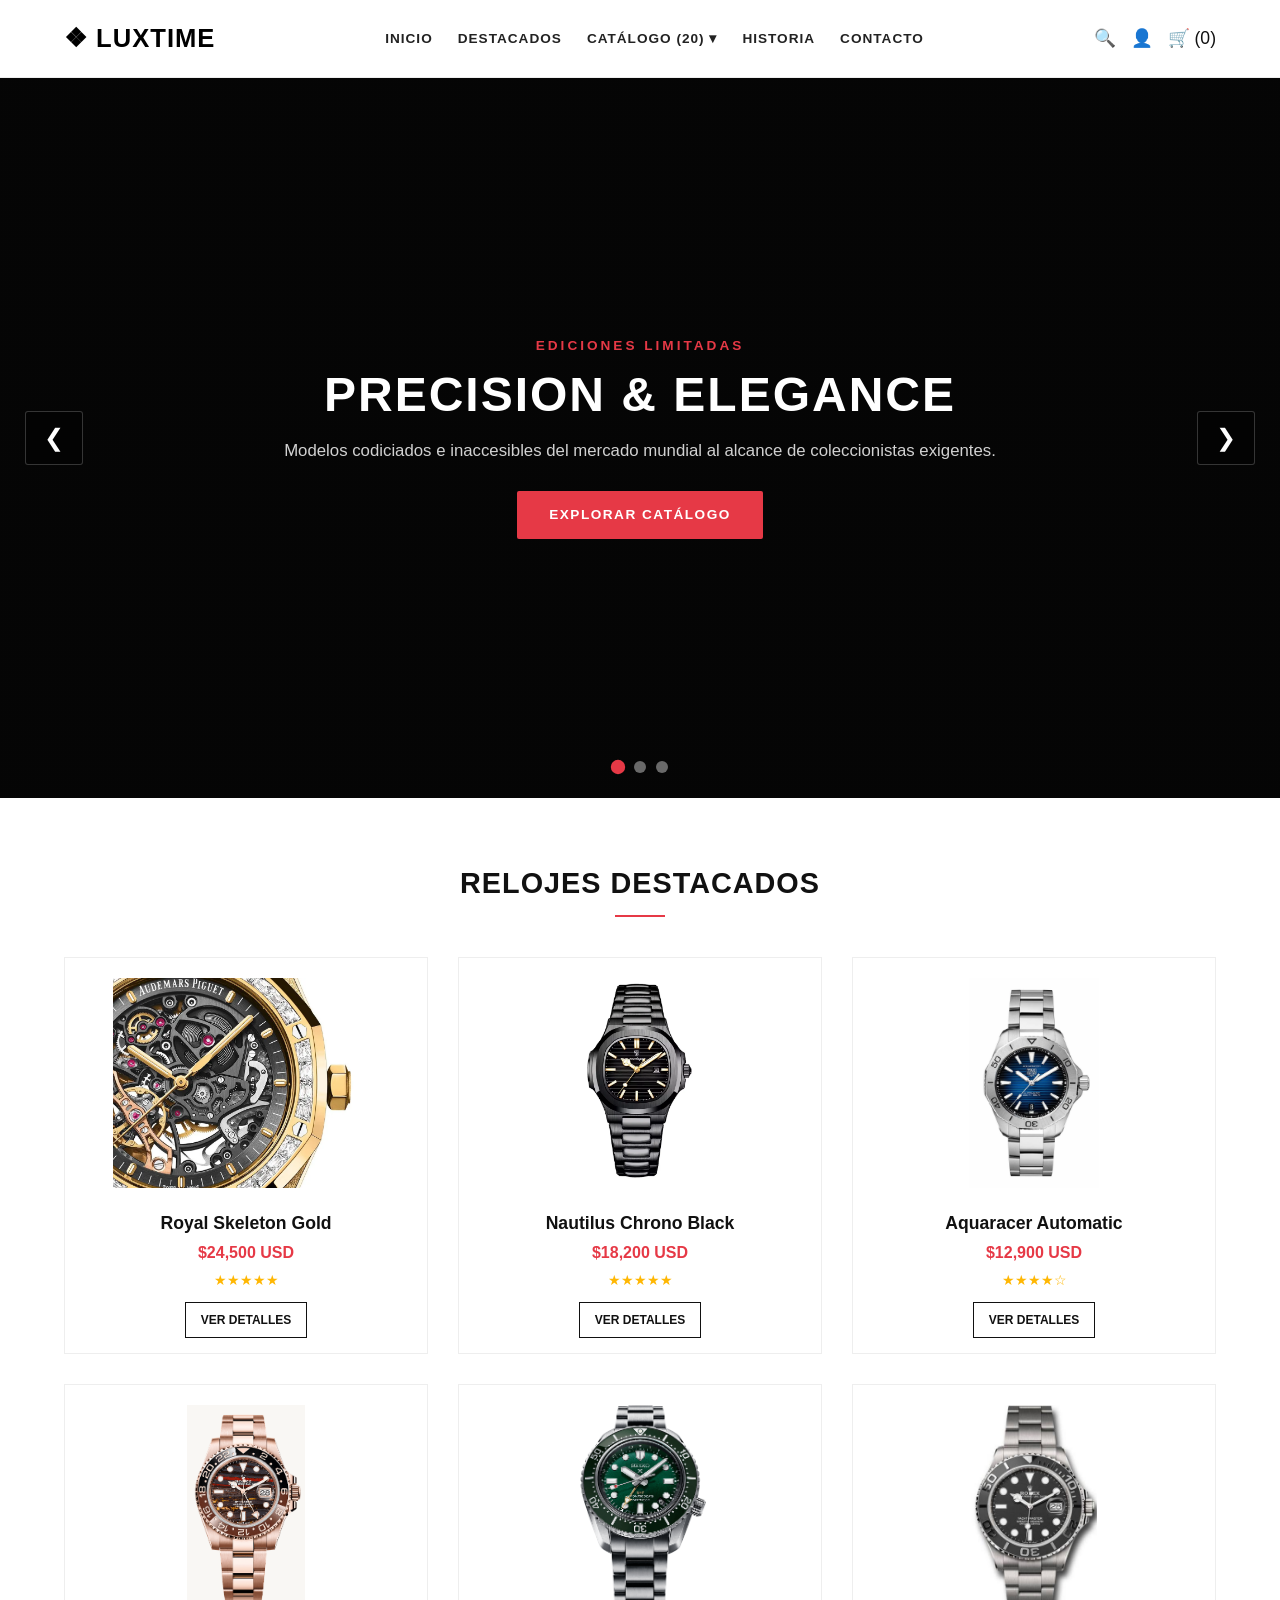
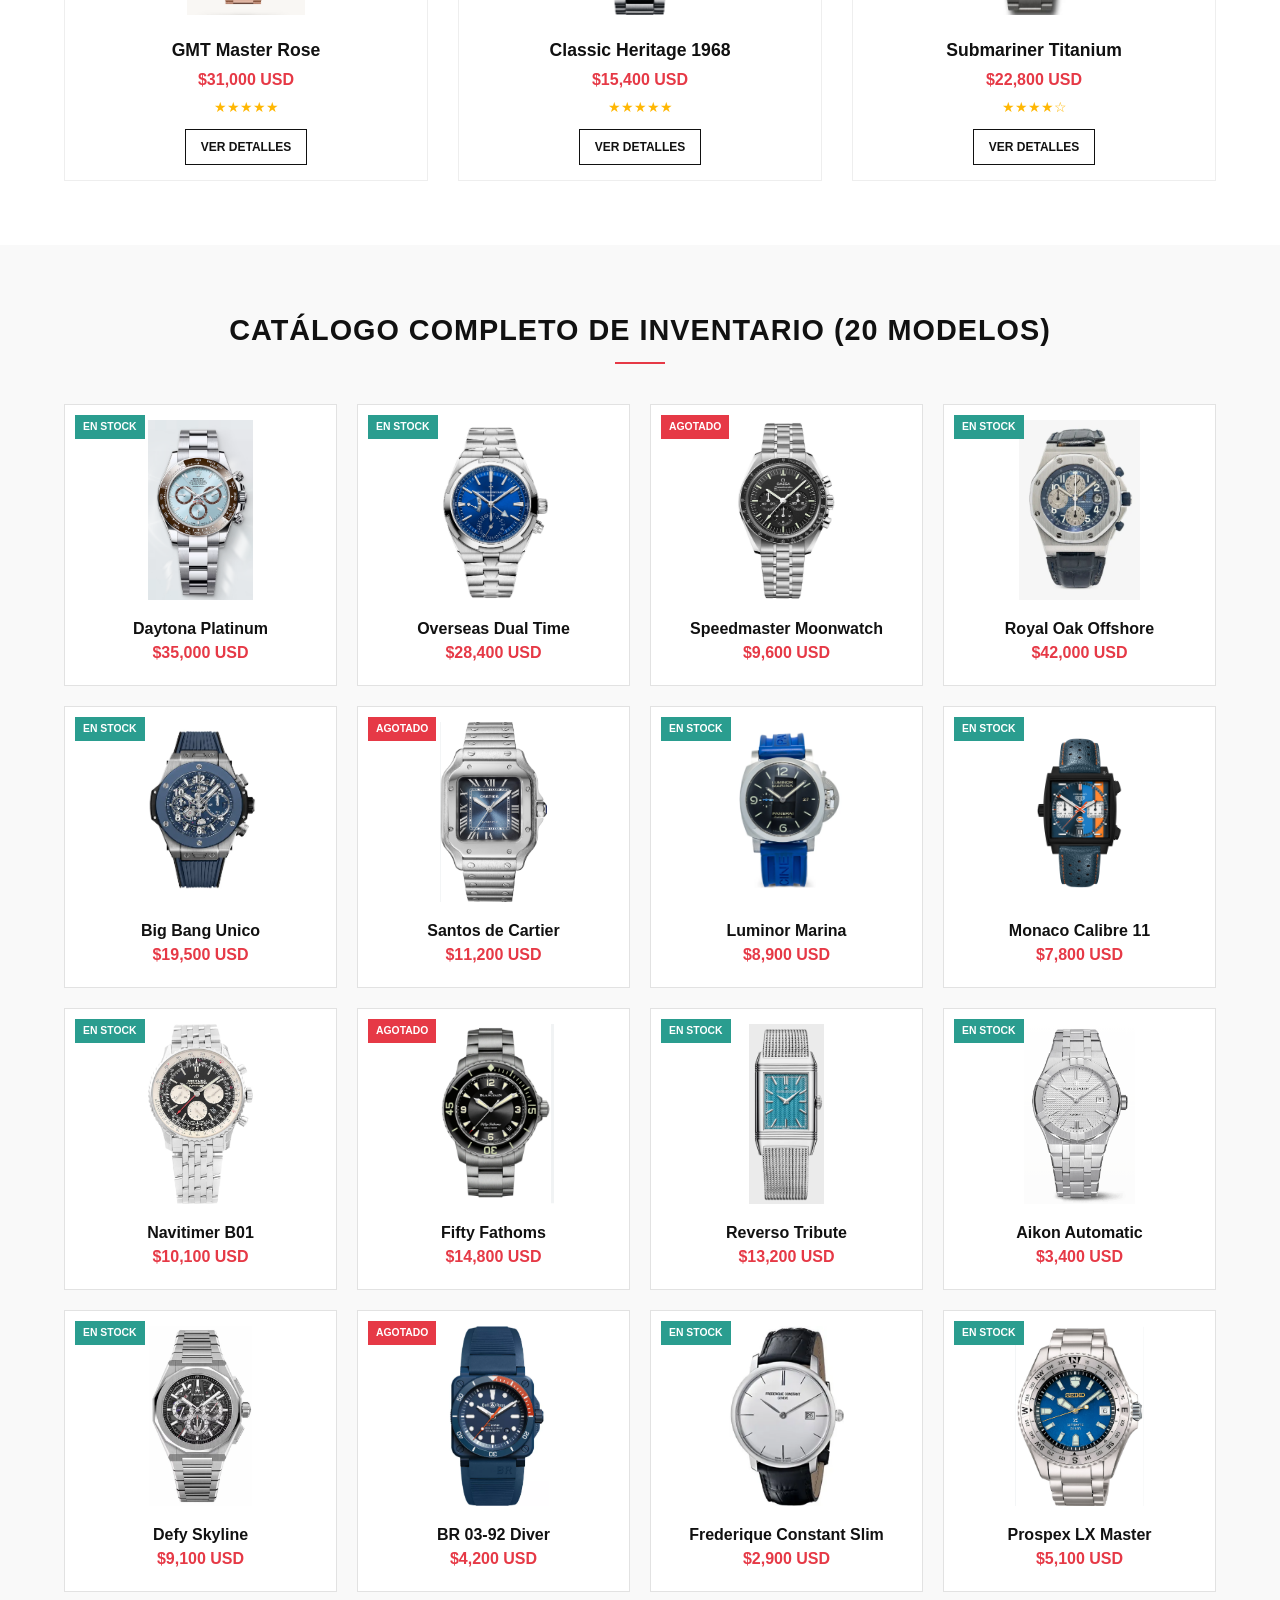
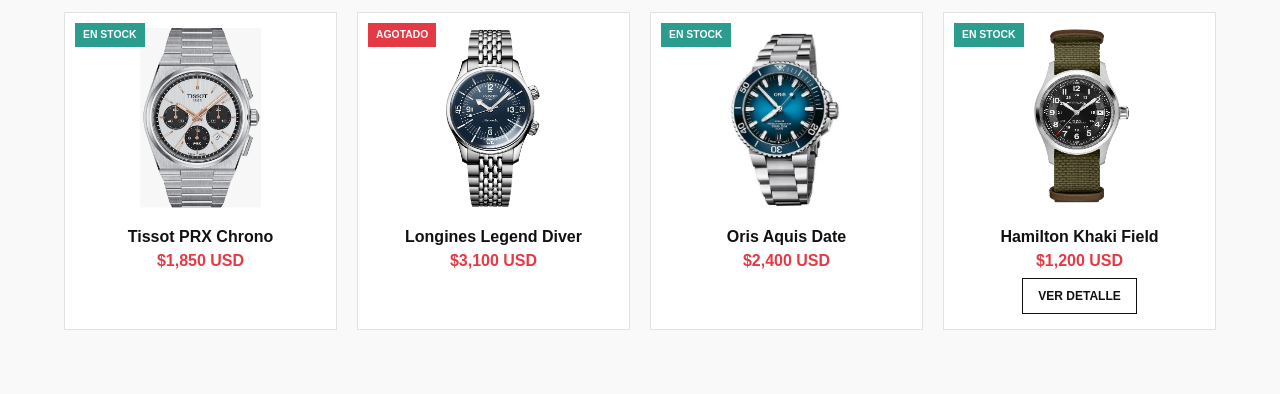
==== commit 8ead2e33: "First" ====
--- a/index.html
+++ b/index.html
@@ -9,7 +9,9 @@
 </head>
 <body>
 
-    <!-- ENCABEZADO / NAVBAR NATIVO ESTILO CRM JEWELERS -->
+    <!-- ENCABEZADO / NAVBAR NATIVO ESTILO CRM JEWELERS 
+     aqui se filtra los productos puede elegir por producto- 
+     catalogo - destacados -->
     <header class="navbar">
         <div class="logo">
             <span class="logo-icon">❖</span> LuxTime
--- a/style.css
+++ b/style.css
@@ -201,7 +201,8 @@
 .card-img img {
     width: 100%;
     height: 220px;
-    object-fit: cover;
+    object-fit: contain;
+    padding: 5px;
 }
 
 .card h3 {
@@ -976,4 +977,4 @@
     max-height: 180px;
     object-fit: contain; /* Esto evita que se distorsionen o salgan de la tarjeta */
     margin-bottom: 10px;
-}+}
